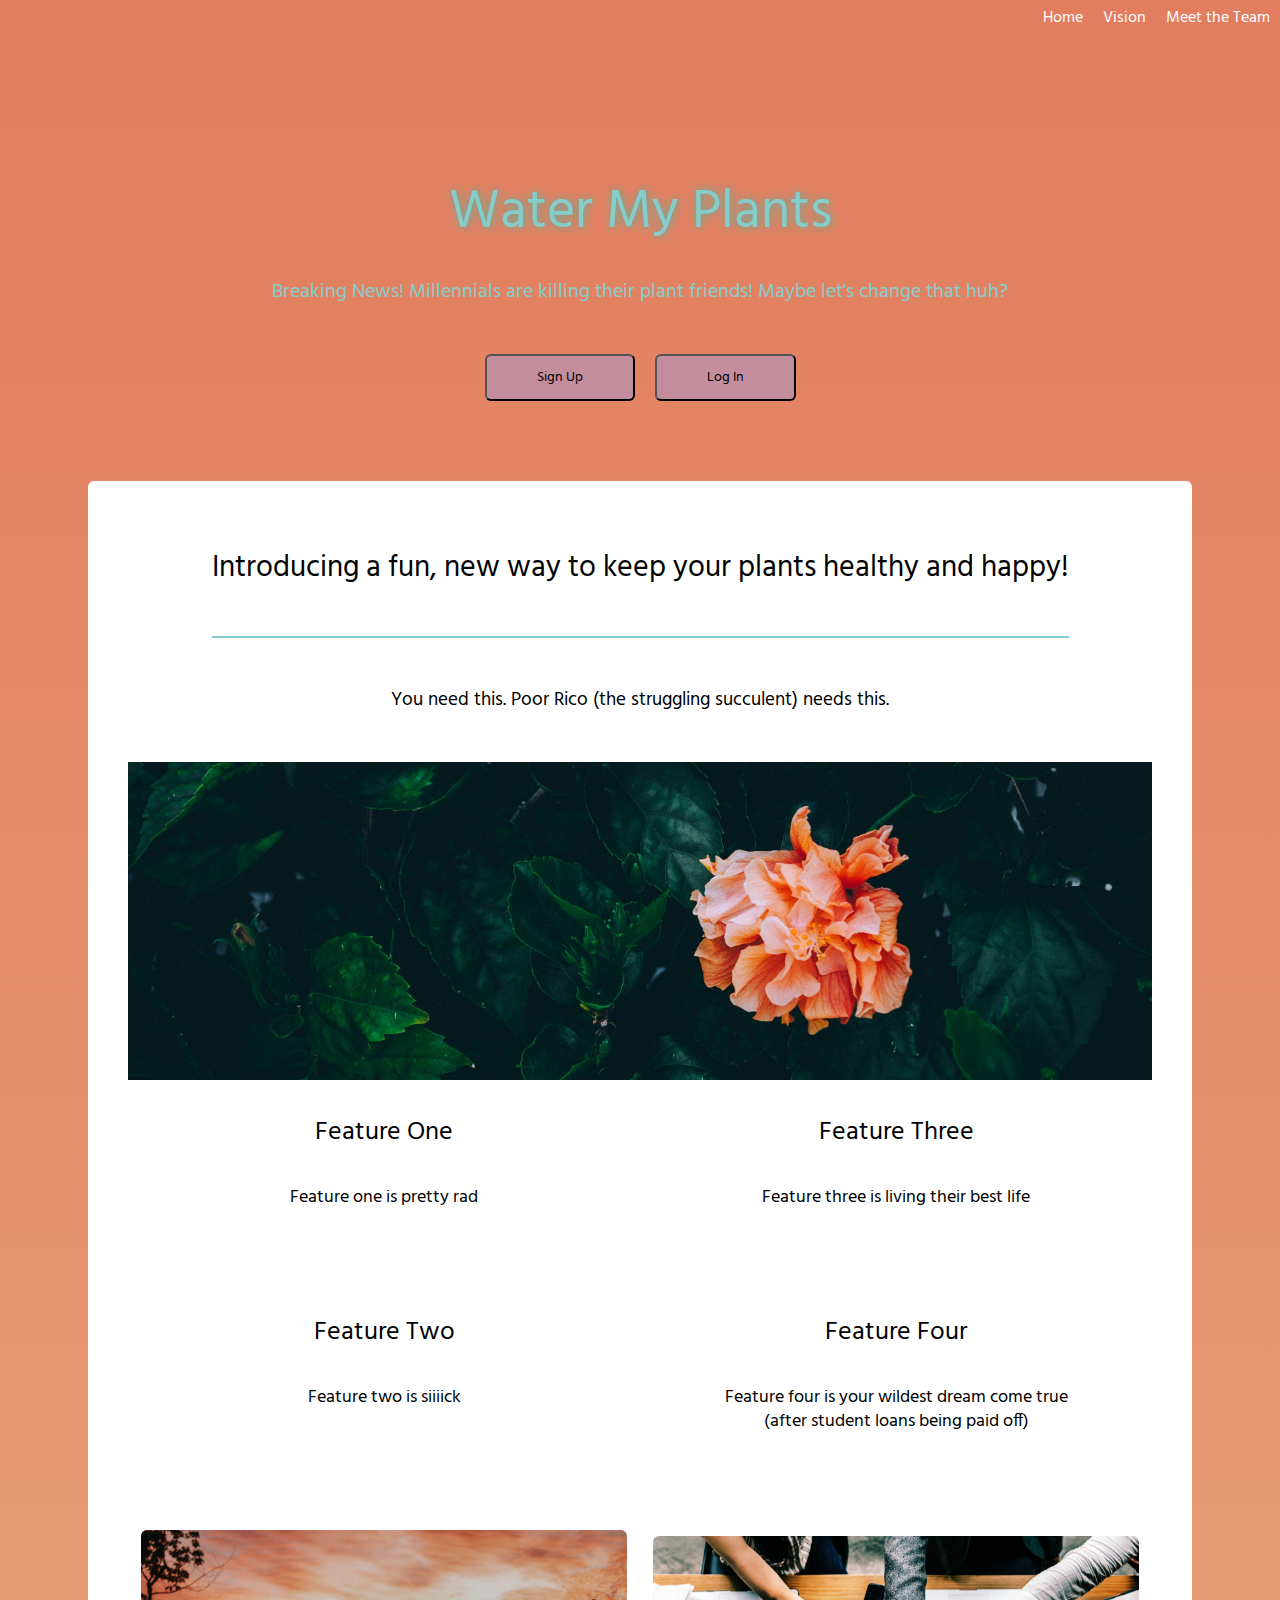
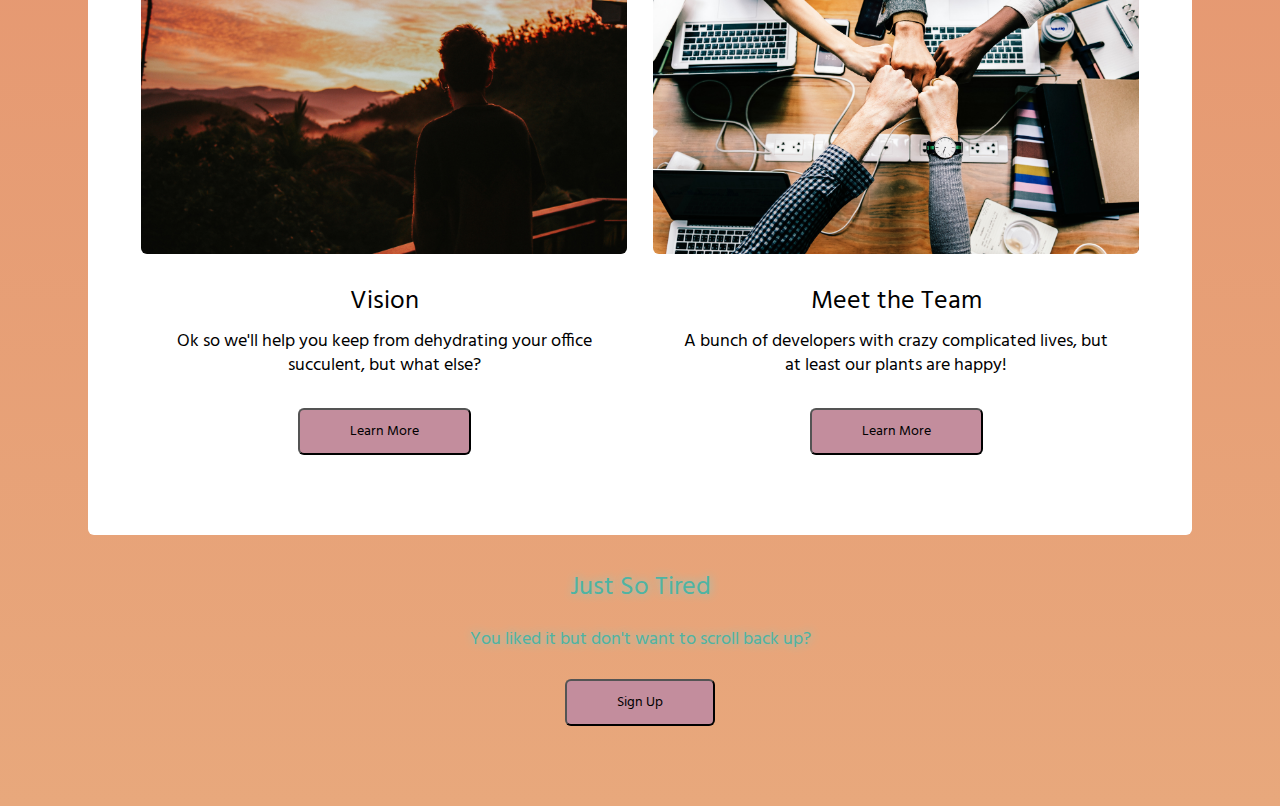
==== index.html @ ad917dd2 "Adding href" ====
<!DOCTYPE html>
<html lang="en">
    <head>
        <meta charset="utf-8">

        <link href="css/index.css" rel="stylesheet">
        <link href="css/animate.css" rel="stylesheet">
        <link href="https://fonts.googleapis.com/css?family=Hind&display=swap" rel="stylesheet">
    </head>

<div class="container">
    <header>
        <nav>
            <a href="index.html">Home</a>
            <a href="#">Vision</a>
            <a href="#">Meet the Team</a>
        </nav>
        <section class="heading">
            <h1 class="animated slideInDown">Water My Plants</h1>
            <h4>Breaking News! Millennials are killing their plant friends! Maybe let's change that huh?</h4>
            <div class="top-btn">    
                <button>Sign Up</button>
                <button>Log In</button>
            </div>
            
        </section>
    </header>

    <body>
        <main class="text-content">
            <section class="intro">
                <h2>Introducing a fun, new way to keep your plants healthy and happy!</h2>
                <p>You need this. Poor Rico (the struggling succulent) needs this.</p>
                <img src="img/greenery-with-bloom.jpg" alt="Generic greenery">
            </section>

            <section class="features">
                <div class="f1">
                    <h3>Feature One</h3>
                    <p>Feature one is pretty rad</p>
                </div>
                <div class="f2">
                    <h3>Feature Two</h3>
                    <p>Feature two is siiiick</p>
                </div>
                <div class="f3">
                    <h3>Feature Three</h3>
                    <p>Feature three is living their best life</p>
                </div>
                <div class="f4">
                    <h3>Feature Four</h3>
                    <p>Feature four is your wildest dream come true <br> (after student loans being paid off)</p>
                </div>
            </section>

            <section class="links">
                <div class="vision">
                    <img src="img/man-observes-nature.jpg" alt="Vision never died in that movie">
                    <h3>Vision</h3>
                    <p>Ok so we'll help you keep from dehydrating your office succulent, but what else?</p>
                    <button>Learn More</button>
                </div>
                <div class="meet-the-team">
                    <img src="img/team-fist-bump.jpg" alt="A bunch of loons">
                    <h3>Meet the Team</h3>
                    <p>A bunch of developers with crazy complicated lives,  but at least our plants are happy!</p>
                    <button>Learn More</button>
                </div>
            </section>
        </main>

        <section class="bottom-block">
            <footer>
                <h3>Just So Tired</h3>
                <p>You liked it but don't want to scroll back up?</p>
                <form action="#" method="POST">
                    <button type="submit">Sign Up</button>
                </form>
            </footer>
        </section>
    </body>
</div>
</html>
---- css/index.css ----
@keyframes grow {
  50% {
    font-size: 1.9rem;
  }
}
/* http://meyerweb.com/eric/tools/css/reset/ 
   v2.0 | 20110126
   License: none (public domain)
*/
html,
body,
div,
span,
applet,
object,
iframe,
h1,
h2,
h3,
h4,
h5,
h6,
p,
blockquote,
pre,
a,
abbr,
acronym,
address,
big,
cite,
code,
del,
dfn,
em,
img,
ins,
kbd,
q,
s,
samp,
small,
strike,
strong,
sub,
sup,
tt,
var,
b,
u,
i,
center,
dl,
dt,
dd,
ol,
ul,
li,
fieldset,
form,
label,
legend,
table,
caption,
tbody,
tfoot,
thead,
tr,
th,
td,
article,
aside,
canvas,
details,
embed,
figure,
figcaption,
footer,
header,
hgroup,
menu,
nav,
output,
ruby,
section,
summary,
time,
mark,
audio,
video {
  margin: 0;
  padding: 0;
  border: 0;
  font-size: 100%;
  font: inherit;
  vertical-align: baseline;
}
/* HTML5 display-role reset for older browsers */
article,
aside,
details,
figcaption,
figure,
footer,
header,
hgroup,
menu,
nav,
section {
  display: block;
}
body {
  line-height: 1;
}
ol,
ul {
  list-style: none;
}
blockquote,
q {
  quotes: none;
}
blockquote:before,
blockquote:after,
q:before,
q:after {
  content: '';
  content: none;
}
table {
  border-collapse: collapse;
  border-spacing: 0;
}
html {
  font-size: 62.5%;
}
.container {
  width: 100%;
  background: linear-gradient(#E27D5F, #E8A87C);
}
.container header nav {
  display: flex;
  justify-content: flex-end;
  align-items: center;
}
.container header nav a {
  color: white;
  text-decoration: none;
  padding: 10px 10px;
  font-size: 1.6rem;
}
.container {
  font-family: 'Hind', sans-serif;
}
.container header .heading {
  display: flex;
  justify-content: center;
  align-items: center;
  flex-direction: column;
}
.container header .heading h1 {
  font-size: 5.4rem;
  margin-top: 150px;
  color: #85CDCA;
  text-shadow: #4EB4A3 1px 0 10px;
  text-align: center;
}
.container header .heading h4 {
  font-size: 2rem;
  margin: 40px 0;
  color: #85CDCA;
  text-align: center;
  line-height: 2.4rem;
}
@media (max-width: 500px) {
  .container header .heading h4 {
    padding: 0 30px;
  }
}
.container header .heading .top-btn {
  display: flex;
  justify-content: center;
  align-items: center;
}
.container header .heading .top-btn button {
  padding: 10px 50px;
  margin: 10px 10px 80px 10px;
  border-radius: 6px;
  background-color: #C38D9D;
  font-size: 1.4rem;
  text-align: center;
  font-family: 'Hind', sans-serif;
}
@media (max-width: 800px) {
  .container header .heading .top-btn button {
    font-size: 1.6rem;
    padding: 15px 55px;
    border-radius: 8px;
  }
}
@media (max-width: 500px) {
  .container header .heading .top-btn button {
    flex-direction: column;
    font-size: 1.8rem;
    padding: 20px 60px;
    border-radius: 10px;
  }
}
.container header .heading .top-btn button:hover {
  animation-name: grow;
  animation-duration: 3s;
}
@media (max-width: 500px) {
  .container header .heading .top-btn button:hover {
    animation-name: none;
    color: #C38D9D;
    background-color: white;
    border: 2px solid #C38D9D;
  }
}
.container main {
  width: 80%;
  background-color: white;
  font-size: 1.8rem;
  margin: 0 auto;
  padding: 0 40px;
  border-radius: 6px;
}
.container main .intro {
  display: flex;
  justify-content: center;
  align-items: center;
  flex-direction: column;
  width: 100%;
  text-align: center;
}
.container main .intro h2 {
  font-size: 3rem;
  margin-top: 70px;
  padding-bottom: 50px;
  border-bottom: 2px solid #85CDCA;
  line-height: 3.5rem;
}
.container main .intro p {
  padding: 40px 0;
  margin: 10px 0;
  font-size: 1.9rem;
  line-height: 2.4rem;
}
.container main .intro img {
  width: 100%;
  height: auto;
}
@media (max-width: 500px) {
  .container main .intro img {
    width: 100%;
  }
}
.container main .features {
  display: flex;
  flex-flow: column wrap;
  height: 450px;
}
@media (max-width: 500px) {
  .container main .features {
    flex-flow: column;
    height: auto;
    align-items: center;
    justify-content: center;
  }
}
.container main .features .f1,
.container main .features .f2,
.container main .features .f3,
.container main .features .f4 {
  width: 50%;
  height: 200px;
  text-align: center;
}
.container main .features .f1 h3,
.container main .features .f2 h3,
.container main .features .f3 h3,
.container main .features .f4 h3 {
  font-size: 2.6rem;
  padding: 40px 0;
}
.container main .features .f1 p,
.container main .features .f2 p,
.container main .features .f3 p,
.container main .features .f4 p {
  font-size: 1.8rem;
  line-height: 2.4rem;
}
.container main .features .f4 {
  margin-bottom: 30px;
}
.container main .links {
  display: flex;
  justify-content: center;
  align-items: flex-end;
  width: 100%;
}
@media (max-width: 500px) {
  .container main .links {
    flex-direction: column;
    align-items: center;
  }
}
.container main .links .vision {
  text-align: center;
  width: 50%;
}
@media (max-width: 500px) {
  .container main .links .vision {
    width: 100%;
  }
}
.container main .links .vision img {
  width: 95%;
  height: auto;
  border-radius: 6px;
  margin-bottom: 30px;
}
.container main .links .vision h3 {
  font-size: 2.6rem;
  margin-bottom: 15px;
}
.container main .links .vision p {
  font-size: 1.8rem;
  margin-bottom: 20px;
  padding: 0 40px;
  line-height: 2.4rem;
}
.container main .links .vision button {
  padding: 10px 50px;
  margin: 10px 10px 80px 10px;
  border-radius: 6px;
  background-color: #C38D9D;
  font-size: 1.4rem;
  text-align: center;
  font-family: 'Hind', sans-serif;
}
@media (max-width: 800px) {
  .container main .links .vision button {
    font-size: 1.6rem;
    padding: 15px 55px;
    border-radius: 8px;
  }
}
@media (max-width: 500px) {
  .container main .links .vision button {
    flex-direction: column;
    font-size: 1.8rem;
    padding: 20px 60px;
    border-radius: 10px;
  }
}
.container main .links .vision button:hover {
  animation-name: grow;
  animation-duration: 3s;
}
@media (max-width: 500px) {
  .container main .links .vision button:hover {
    animation-name: none;
    color: #C38D9D;
    background-color: white;
    border: 2px solid #C38D9D;
  }
}
.container main .links .meet-the-team {
  text-align: center;
  width: 50%;
}
@media (max-width: 500px) {
  .container main .links .meet-the-team {
    width: 100%;
  }
}
.container main .links .meet-the-team img {
  width: 95%;
  height: auto;
  border-radius: 6px;
  margin-bottom: 30px;
}
.container main .links .meet-the-team h3 {
  font-size: 2.6rem;
  margin-bottom: 15px;
}
.container main .links .meet-the-team p {
  font-size: 1.8rem;
  margin-bottom: 20px;
  padding: 0 40px;
  line-height: 2.4rem;
}
.container main .links .meet-the-team button {
  padding: 10px 50px;
  margin: 10px 10px 80px 10px;
  border-radius: 6px;
  background-color: #C38D9D;
  font-size: 1.4rem;
  text-align: center;
  font-family: 'Hind', sans-serif;
}
@media (max-width: 800px) {
  .container main .links .meet-the-team button {
    font-size: 1.6rem;
    padding: 15px 55px;
    border-radius: 8px;
  }
}
@media (max-width: 500px) {
  .container main .links .meet-the-team button {
    flex-direction: column;
    font-size: 1.8rem;
    padding: 20px 60px;
    border-radius: 10px;
  }
}
.container main .links .meet-the-team button:hover {
  animation-name: grow;
  animation-duration: 3s;
}
@media (max-width: 500px) {
  .container main .links .meet-the-team button:hover {
    animation-name: none;
    color: #C38D9D;
    background-color: white;
    border: 2px solid #C38D9D;
  }
}
.container .bottom-block footer {
  display: flex;
  justify-content: center;
  align-items: center;
  flex-direction: column;
}
.container .bottom-block footer h3 {
  font-size: 2.6rem;
  margin-top: 40px;
  margin-bottom: 30px;
  color: #4EB4A3;
  text-shadow: #85CDCA 1px 0 10px;
}
.container .bottom-block footer p {
  font-size: 1.8rem;
  margin-bottom: 20px;
  color: #4EB4A3;
  text-shadow: #85CDCA 1px 0 10px;
}
.container .bottom-block footer form button {
  padding: 10px 50px;
  margin: 10px 10px 80px 10px;
  border-radius: 6px;
  background-color: #C38D9D;
  font-size: 1.4rem;
  text-align: center;
  font-family: 'Hind', sans-serif;
}
@media (max-width: 800px) {
  .container .bottom-block footer form button {
    font-size: 1.6rem;
    padding: 15px 55px;
    border-radius: 8px;
  }
}
@media (max-width: 500px) {
  .container .bottom-block footer form button {
    flex-direction: column;
    font-size: 1.8rem;
    padding: 20px 60px;
    border-radius: 10px;
  }
}
.container .bottom-block footer form button:hover {
  animation-name: grow;
  animation-duration: 3s;
}
@media (max-width: 500px) {
  .container .bottom-block footer form button:hover {
    animation-name: none;
    color: #C38D9D;
    background-color: white;
    border: 2px solid #C38D9D;
  }
}
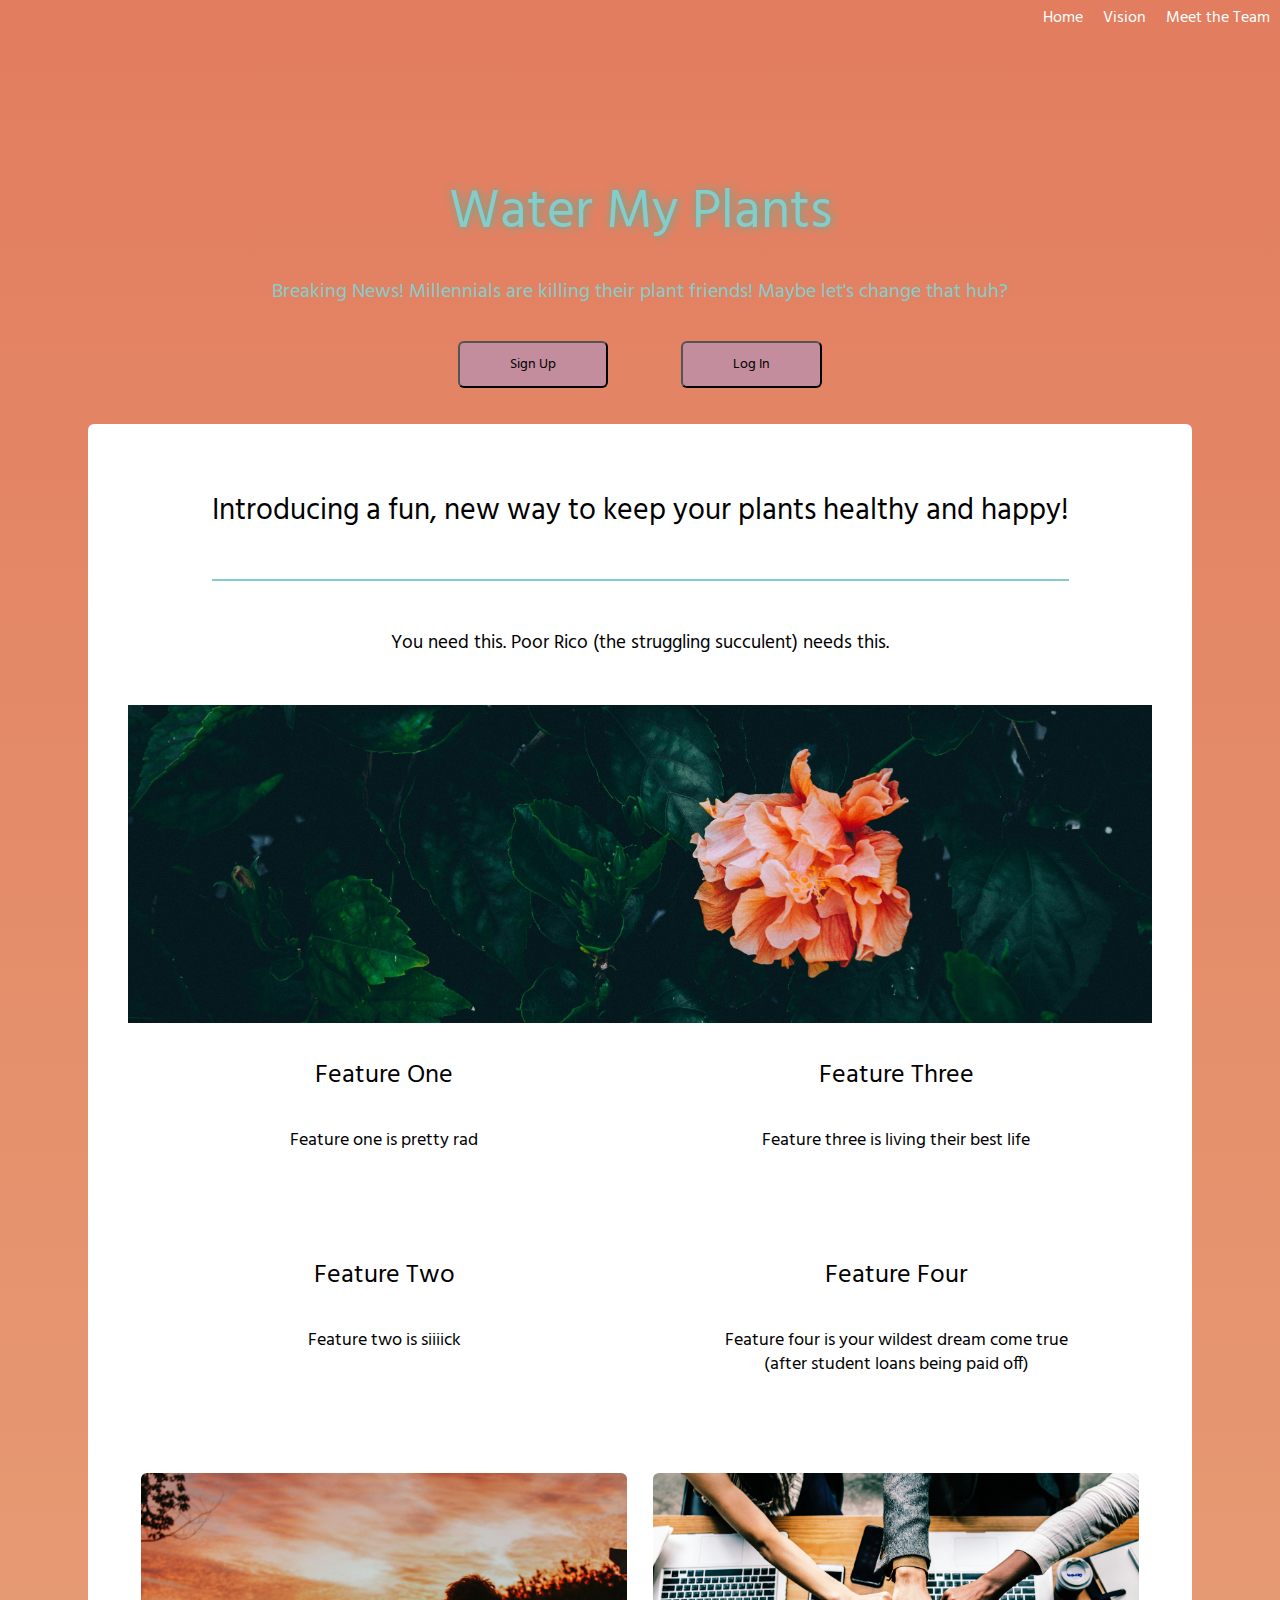
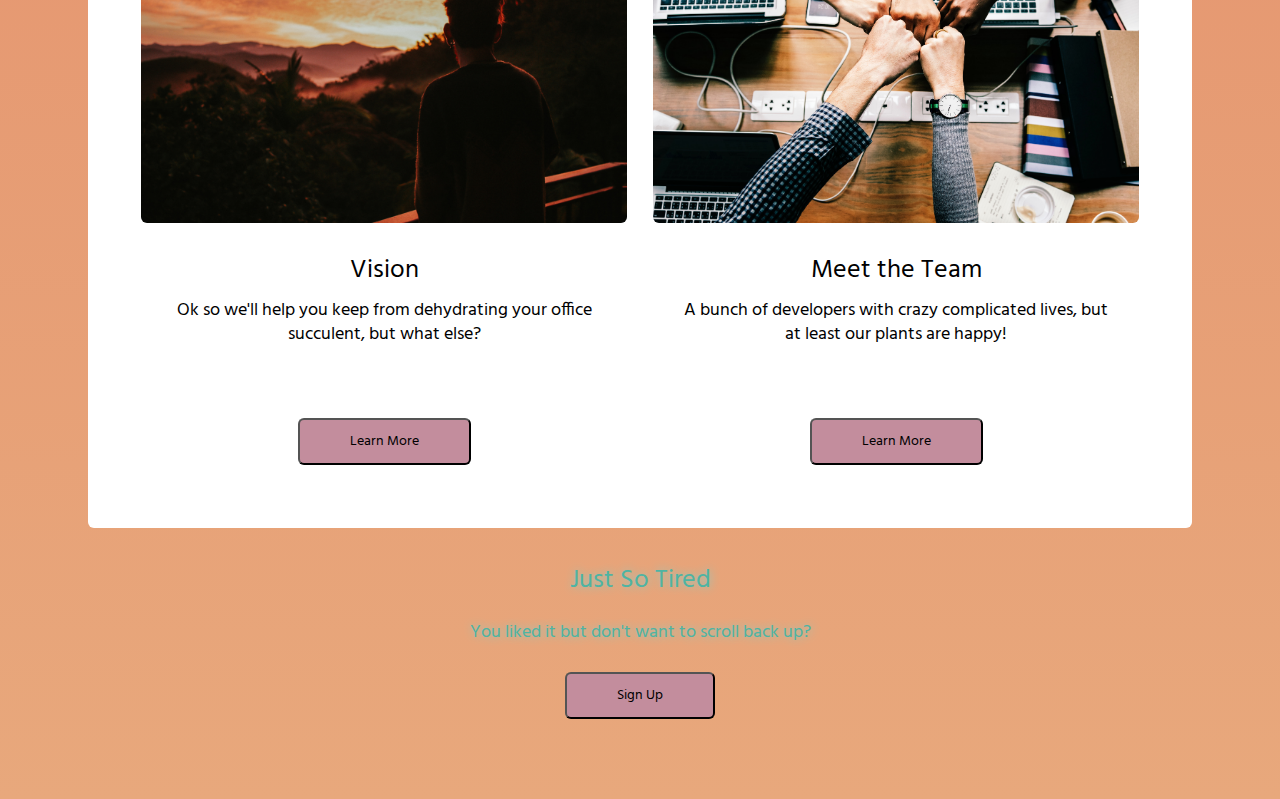
==== commit f06ed59b: "Added DOM event" ====
--- a/index.html
+++ b/index.html
@@ -3,13 +3,16 @@
     <head>
         <meta charset="utf-8">
 
-        <link href="css/index.css" rel="stylesheet">
-        <link href="css/animate.css" rel="stylesheet">
-        <link href="https://fonts.googleapis.com/css?family=Hind&display=swap" rel="stylesheet">
+        <link href="css/index.css" rel="stylesheet"></link>
+        <link href="css/animate.css" rel="stylesheet"></link>
+        <link href="https://fonts.googleapis.com/css?family=Hind&display=swap" rel="stylesheet"></link>
     </head>
 
 <div class="container">
     <header>
+        <div class="mobile-nav">
+            <div class="dropbtn">Menu</div>
+        </div>
         <nav>
             <a href="index.html">Home</a>
             <a href="#">Vision</a>
@@ -54,17 +57,25 @@
             </section>
 
             <section class="links">
-                <div class="vision">
+                <div class="info-box">
                     <img src="img/man-observes-nature.jpg" alt="Vision never died in that movie">
-                    <h3>Vision</h3>
-                    <p>Ok so we'll help you keep from dehydrating your office succulent, but what else?</p>
-                    <button>Learn More</button>
+                    <div>
+                        <h3>Vision</h3>
+                        <p>Ok so we'll help you keep from dehydrating your office succulent, but what else?</p>
+                    </div>
+                    <div class="btn-wrapper">
+                        <button>Learn More</button>
+                    </div>
                 </div>
-                <div class="meet-the-team">
+                <div class="info-box">
                     <img src="img/team-fist-bump.jpg" alt="A bunch of loons">
-                    <h3>Meet the Team</h3>
-                    <p>A bunch of developers with crazy complicated lives,  but at least our plants are happy!</p>
-                    <button>Learn More</button>
+                    <div>    
+                        <h3>Meet the Team</h3>
+                        <p>A bunch of developers with crazy complicated lives,  but at least our plants are happy!</p>
+                    </div>
+                    <div class="btn-wrapper">
+                        <button>Learn More</button>
+                    </div>
                 </div>
             </section>
         </main>
@@ -73,11 +84,10 @@
             <footer>
                 <h3>Just So Tired</h3>
                 <p>You liked it but don't want to scroll back up?</p>
-                <form action="#" method="POST">
-                    <button type="submit">Sign Up</button>
-                </form>
+                <button href="#">Sign Up</button>
             </footer>
         </section>
+    <script src="js/index.js" type="text/javascript"></script>
     </body>
 </div>
 </html>--- a/css/index.css
+++ b/css/index.css
@@ -138,10 +138,52 @@
   width: 100%;
   background: linear-gradient(#E27D5F, #E8A87C);
 }
+.container header .mobile-nav {
+  display: none;
+}
+@media (max-width: 500px) {
+  .container header .mobile-nav {
+    display: block;
+    width: 100%;
+    background-color: white;
+    height: 50px;
+    position: fixed;
+  }
+}
+.container header .mobile-nav .dropbtn {
+  display: none;
+}
+@media (max-width: 500px) {
+  .container header .mobile-nav .dropbtn {
+    display: flex;
+    justify-content: center;
+    align-items: center;
+    background-color: #85CDCA;
+    border-radius: 100%;
+    height: 35px;
+    width: 35px;
+    color: white;
+    margin: 5px;
+  }
+  .container header .mobile-nav .dropbtn:hover {
+    cursor: pointer;
+  }
+}
 .container header nav {
   display: flex;
   justify-content: flex-end;
   align-items: center;
+}
+@media (max-width: 500px) {
+  .container header nav {
+    justify-content: space-around;
+    display: none;
+    position: absolute;
+    background-color: #4EB4A3;
+    min-width: 160px;
+    box-shadow: 0px 8px 16px 0px rgba(0, 0, 0, 0.2);
+    z-index: 1;
+  }
 }
 .container header nav a {
   color: white;
@@ -149,6 +191,11 @@
   padding: 10px 10px;
   font-size: 1.6rem;
 }
+@media (max-width: 500px) {
+  .container header nav a {
+    font-size: 2rem;
+  }
+}
 .container {
   font-family: 'Hind', sans-serif;
 }
@@ -167,7 +214,7 @@
 }
 .container header .heading h4 {
   font-size: 2rem;
-  margin: 40px 0;
+  margin-top: 40px;
   color: #85CDCA;
   text-align: center;
   line-height: 2.4rem;
@@ -179,8 +226,17 @@
 }
 .container header .heading .top-btn {
   display: flex;
-  justify-content: center;
+  justify-content: space-evenly;
   align-items: center;
+  height: 120px;
+  width: 40%;
+}
+@media (max-width: 500px) {
+  .container header .heading .top-btn {
+    flex-direction: column;
+    height: 240px;
+    width: 90%;
+  }
 }
 .container header .heading .top-btn button {
   padding: 10px 50px;
@@ -190,6 +246,7 @@
   font-size: 1.4rem;
   text-align: center;
   font-family: 'Hind', sans-serif;
+  margin: 0;
 }
 @media (max-width: 800px) {
   .container header .heading .top-btn button {
@@ -200,10 +257,10 @@
 }
 @media (max-width: 500px) {
   .container header .heading .top-btn button {
-    flex-direction: column;
     font-size: 1.8rem;
     padding: 20px 60px;
     border-radius: 10px;
+    width: 100%;
   }
 }
 .container header .heading .top-btn button:hover {
@@ -297,7 +354,7 @@
 .container main .links {
   display: flex;
   justify-content: center;
-  align-items: flex-end;
+  align-items: flex-start;
   width: 100%;
 }
 @media (max-width: 500px) {
@@ -306,32 +363,39 @@
     align-items: center;
   }
 }
-.container main .links .vision {
+.container main .links .info-box {
   text-align: center;
   width: 50%;
 }
 @media (max-width: 500px) {
-  .container main .links .vision {
-    width: 100%;
-  }
-}
-.container main .links .vision img {
+  .container main .links .info-box {
+    width: 100%;
+  }
+}
+.container main .links .info-box img {
   width: 95%;
-  height: auto;
+  height: 350px;
   border-radius: 6px;
   margin-bottom: 30px;
-}
-.container main .links .vision h3 {
+  object-fit: cover;
+}
+.container main .links .info-box div {
+  height: 150px;
+}
+.container main .links .info-box div h3 {
   font-size: 2.6rem;
   margin-bottom: 15px;
 }
-.container main .links .vision p {
+.container main .links .info-box div p {
   font-size: 1.8rem;
   margin-bottom: 20px;
   padding: 0 40px;
   line-height: 2.4rem;
 }
-.container main .links .vision button {
+.container main .links .info-box .btn-wrapper {
+  height: 120px;
+}
+.container main .links .info-box .btn-wrapper button {
   padding: 10px 50px;
   margin: 10px 10px 80px 10px;
   border-radius: 6px;
@@ -341,87 +405,26 @@
   font-family: 'Hind', sans-serif;
 }
 @media (max-width: 800px) {
-  .container main .links .vision button {
+  .container main .links .info-box .btn-wrapper button {
     font-size: 1.6rem;
     padding: 15px 55px;
     border-radius: 8px;
   }
 }
 @media (max-width: 500px) {
-  .container main .links .vision button {
-    flex-direction: column;
+  .container main .links .info-box .btn-wrapper button {
     font-size: 1.8rem;
     padding: 20px 60px;
     border-radius: 10px;
-  }
-}
-.container main .links .vision button:hover {
+    width: 100%;
+  }
+}
+.container main .links .info-box .btn-wrapper button:hover {
   animation-name: grow;
   animation-duration: 3s;
 }
 @media (max-width: 500px) {
-  .container main .links .vision button:hover {
-    animation-name: none;
-    color: #C38D9D;
-    background-color: white;
-    border: 2px solid #C38D9D;
-  }
-}
-.container main .links .meet-the-team {
-  text-align: center;
-  width: 50%;
-}
-@media (max-width: 500px) {
-  .container main .links .meet-the-team {
-    width: 100%;
-  }
-}
-.container main .links .meet-the-team img {
-  width: 95%;
-  height: auto;
-  border-radius: 6px;
-  margin-bottom: 30px;
-}
-.container main .links .meet-the-team h3 {
-  font-size: 2.6rem;
-  margin-bottom: 15px;
-}
-.container main .links .meet-the-team p {
-  font-size: 1.8rem;
-  margin-bottom: 20px;
-  padding: 0 40px;
-  line-height: 2.4rem;
-}
-.container main .links .meet-the-team button {
-  padding: 10px 50px;
-  margin: 10px 10px 80px 10px;
-  border-radius: 6px;
-  background-color: #C38D9D;
-  font-size: 1.4rem;
-  text-align: center;
-  font-family: 'Hind', sans-serif;
-}
-@media (max-width: 800px) {
-  .container main .links .meet-the-team button {
-    font-size: 1.6rem;
-    padding: 15px 55px;
-    border-radius: 8px;
-  }
-}
-@media (max-width: 500px) {
-  .container main .links .meet-the-team button {
-    flex-direction: column;
-    font-size: 1.8rem;
-    padding: 20px 60px;
-    border-radius: 10px;
-  }
-}
-.container main .links .meet-the-team button:hover {
-  animation-name: grow;
-  animation-duration: 3s;
-}
-@media (max-width: 500px) {
-  .container main .links .meet-the-team button:hover {
+  .container main .links .info-box .btn-wrapper button:hover {
     animation-name: none;
     color: #C38D9D;
     background-color: white;
@@ -447,7 +450,7 @@
   color: #4EB4A3;
   text-shadow: #85CDCA 1px 0 10px;
 }
-.container .bottom-block footer form button {
+.container .bottom-block footer button {
   padding: 10px 50px;
   margin: 10px 10px 80px 10px;
   border-radius: 6px;
@@ -457,29 +460,34 @@
   font-family: 'Hind', sans-serif;
 }
 @media (max-width: 800px) {
-  .container .bottom-block footer form button {
+  .container .bottom-block footer button {
     font-size: 1.6rem;
     padding: 15px 55px;
     border-radius: 8px;
   }
 }
 @media (max-width: 500px) {
-  .container .bottom-block footer form button {
-    flex-direction: column;
+  .container .bottom-block footer button {
     font-size: 1.8rem;
     padding: 20px 60px;
     border-radius: 10px;
-  }
-}
-.container .bottom-block footer form button:hover {
+    width: 100%;
+  }
+}
+.container .bottom-block footer button:hover {
   animation-name: grow;
   animation-duration: 3s;
 }
 @media (max-width: 500px) {
-  .container .bottom-block footer form button:hover {
+  .container .bottom-block footer button:hover {
     animation-name: none;
     color: #C38D9D;
     background-color: white;
     border: 2px solid #C38D9D;
   }
 }
+@media (max-width: 500px) {
+  .container .bottom-block footer button {
+    width: 80%;
+  }
+}
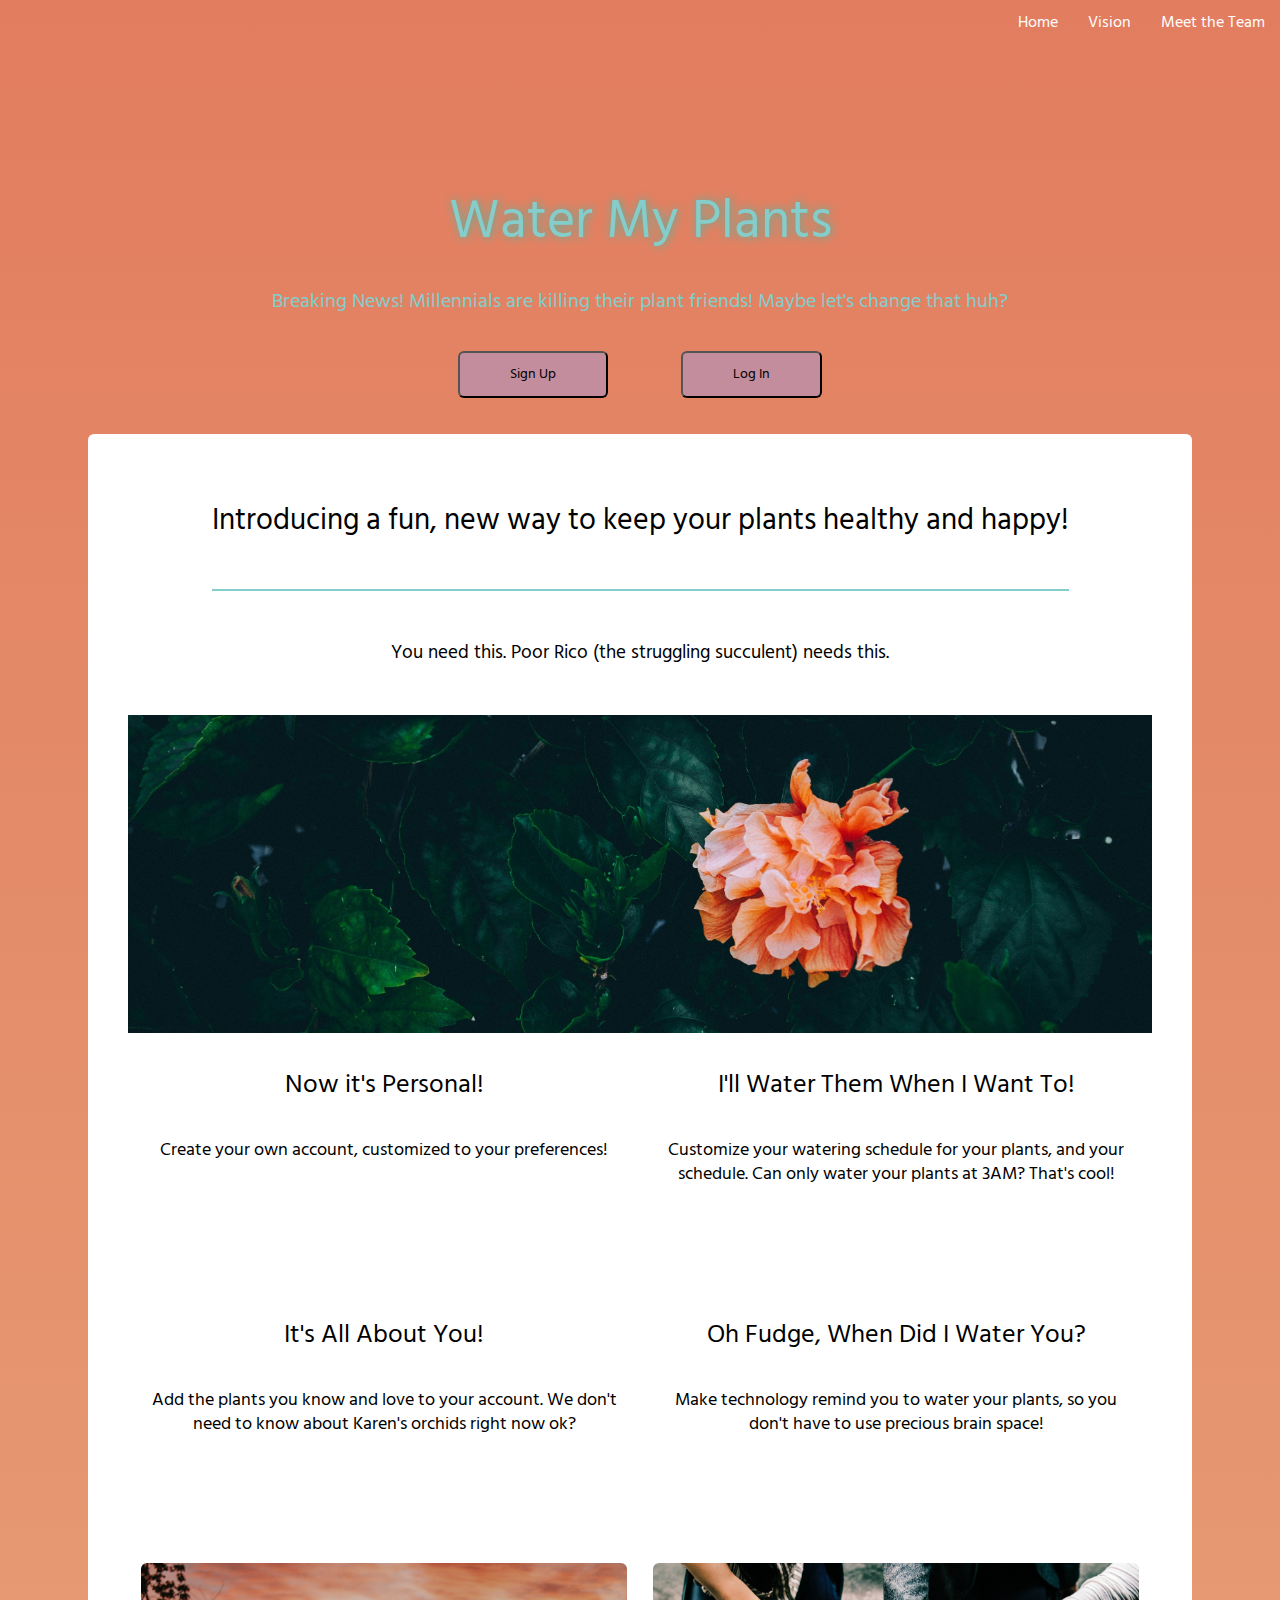
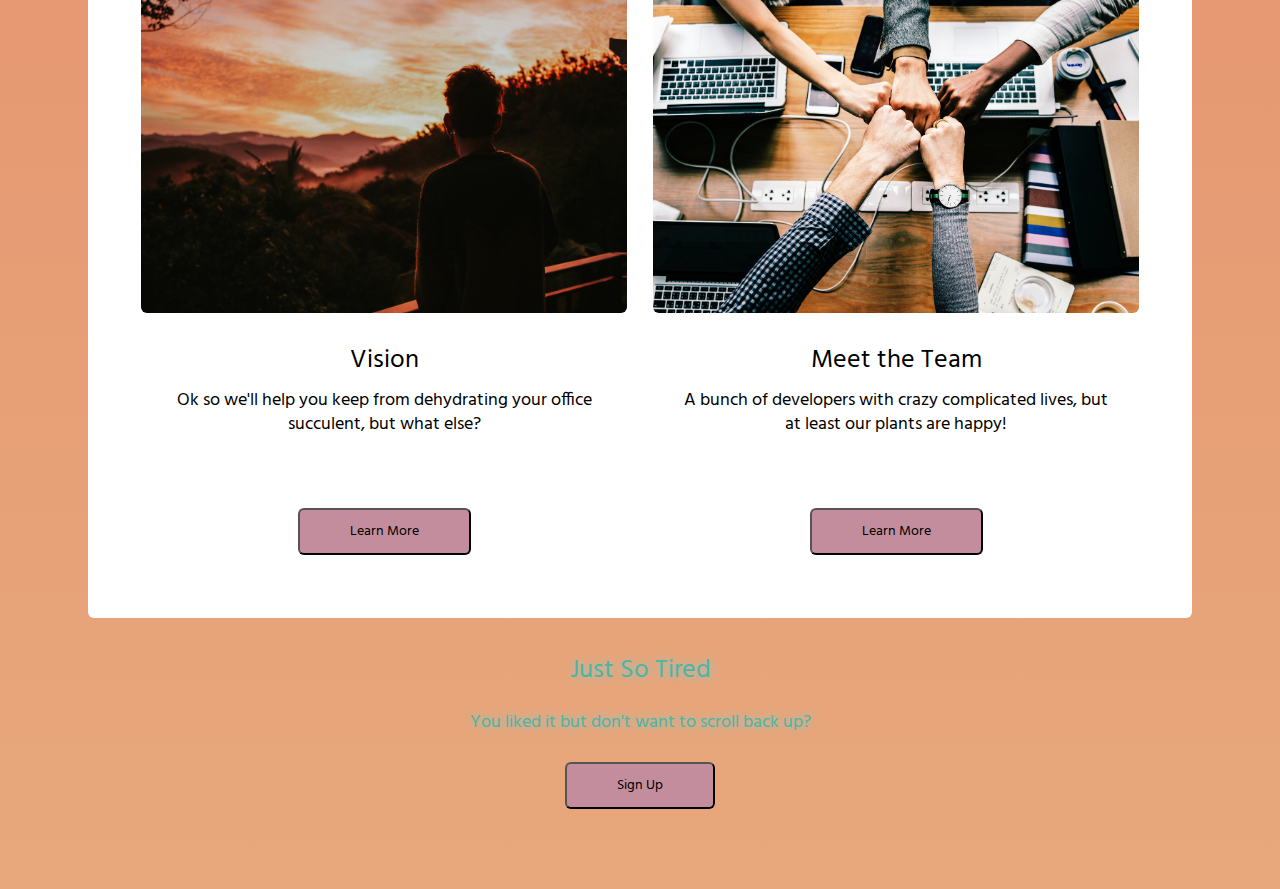
==== commit 05cd57d6: "Editing text and spacing in features" ====
--- a/index.html
+++ b/index.html
@@ -39,20 +39,20 @@
 
             <section class="features">
                 <div class="f1">
-                    <h3>Feature One</h3>
-                    <p>Feature one is pretty rad</p>
+                    <h3>Now it's Personal!</h3>
+                    <p>Create your own account, customized to your preferences!</p>
                 </div>
                 <div class="f2">
-                    <h3>Feature Two</h3>
-                    <p>Feature two is siiiick</p>
+                    <h3>It's All About You!</h3>
+                    <p>Add the plants you know and love to your account. We don't need to know about Karen's orchids right now ok?</p>
                 </div>
                 <div class="f3">
-                    <h3>Feature Three</h3>
-                    <p>Feature three is living their best life</p>
+                    <h3>I'll Water Them When I Want To!</h3>
+                    <p>Customize your watering schedule for your plants, and your schedule. Can only water your plants at 3AM? That's cool!</p>
                 </div>
                 <div class="f4">
-                    <h3>Feature Four</h3>
-                    <p>Feature four is your wildest dream come true <br> (after student loans being paid off)</p>
+                    <h3>Oh Fudge, When Did I Water You?</h3>
+                    <p>Make technology remind you to water your plants, so you don't have to use precious brain space!</p>
                 </div>
             </section>
 
--- a/css/index.css
+++ b/css/index.css
@@ -143,11 +143,11 @@
 }
 @media (max-width: 500px) {
   .container header .mobile-nav {
-    display: block;
+    display: inline-block;
     width: 100%;
     background-color: white;
     height: 50px;
-    position: fixed;
+    position: relative;
   }
 }
 .container header .mobile-nav .dropbtn {
@@ -176,11 +176,13 @@
 }
 @media (max-width: 500px) {
   .container header nav {
-    justify-content: space-around;
+    justify-content: center;
     display: none;
-    position: absolute;
+    flex-direction: column;
+    position: relative;
     background-color: #4EB4A3;
     min-width: 160px;
+    max-width: 250px;
     box-shadow: 0px 8px 16px 0px rgba(0, 0, 0, 0.2);
     z-index: 1;
   }
@@ -188,12 +190,18 @@
 .container header nav a {
   color: white;
   text-decoration: none;
-  padding: 10px 10px;
+  padding: 15px;
   font-size: 1.6rem;
 }
 @media (max-width: 500px) {
   .container header nav a {
     font-size: 2rem;
+    width: 80%;
+    text-align: center;
+  }
+  .container header nav a:hover {
+    color: #4EB4A3;
+    background-color: white;
   }
 }
 .container {
@@ -316,7 +324,7 @@
 .container main .features {
   display: flex;
   flex-flow: column wrap;
-  height: 450px;
+  height: 530px;
 }
 @media (max-width: 500px) {
   .container main .features {
@@ -331,7 +339,7 @@
 .container main .features .f3,
 .container main .features .f4 {
   width: 50%;
-  height: 200px;
+  height: 250px;
   text-align: center;
 }
 .container main .features .f1 h3,
@@ -347,6 +355,15 @@
 .container main .features .f4 p {
   font-size: 1.8rem;
   line-height: 2.4rem;
+  margin: 0 20px;
+}
+@media (max-width: 500px) {
+  .container main .features .f1 p,
+  .container main .features .f2 p,
+  .container main .features .f3 p,
+  .container main .features .f4 p {
+    margin: 0;
+  }
 }
 .container main .features .f4 {
   margin-bottom: 30px;
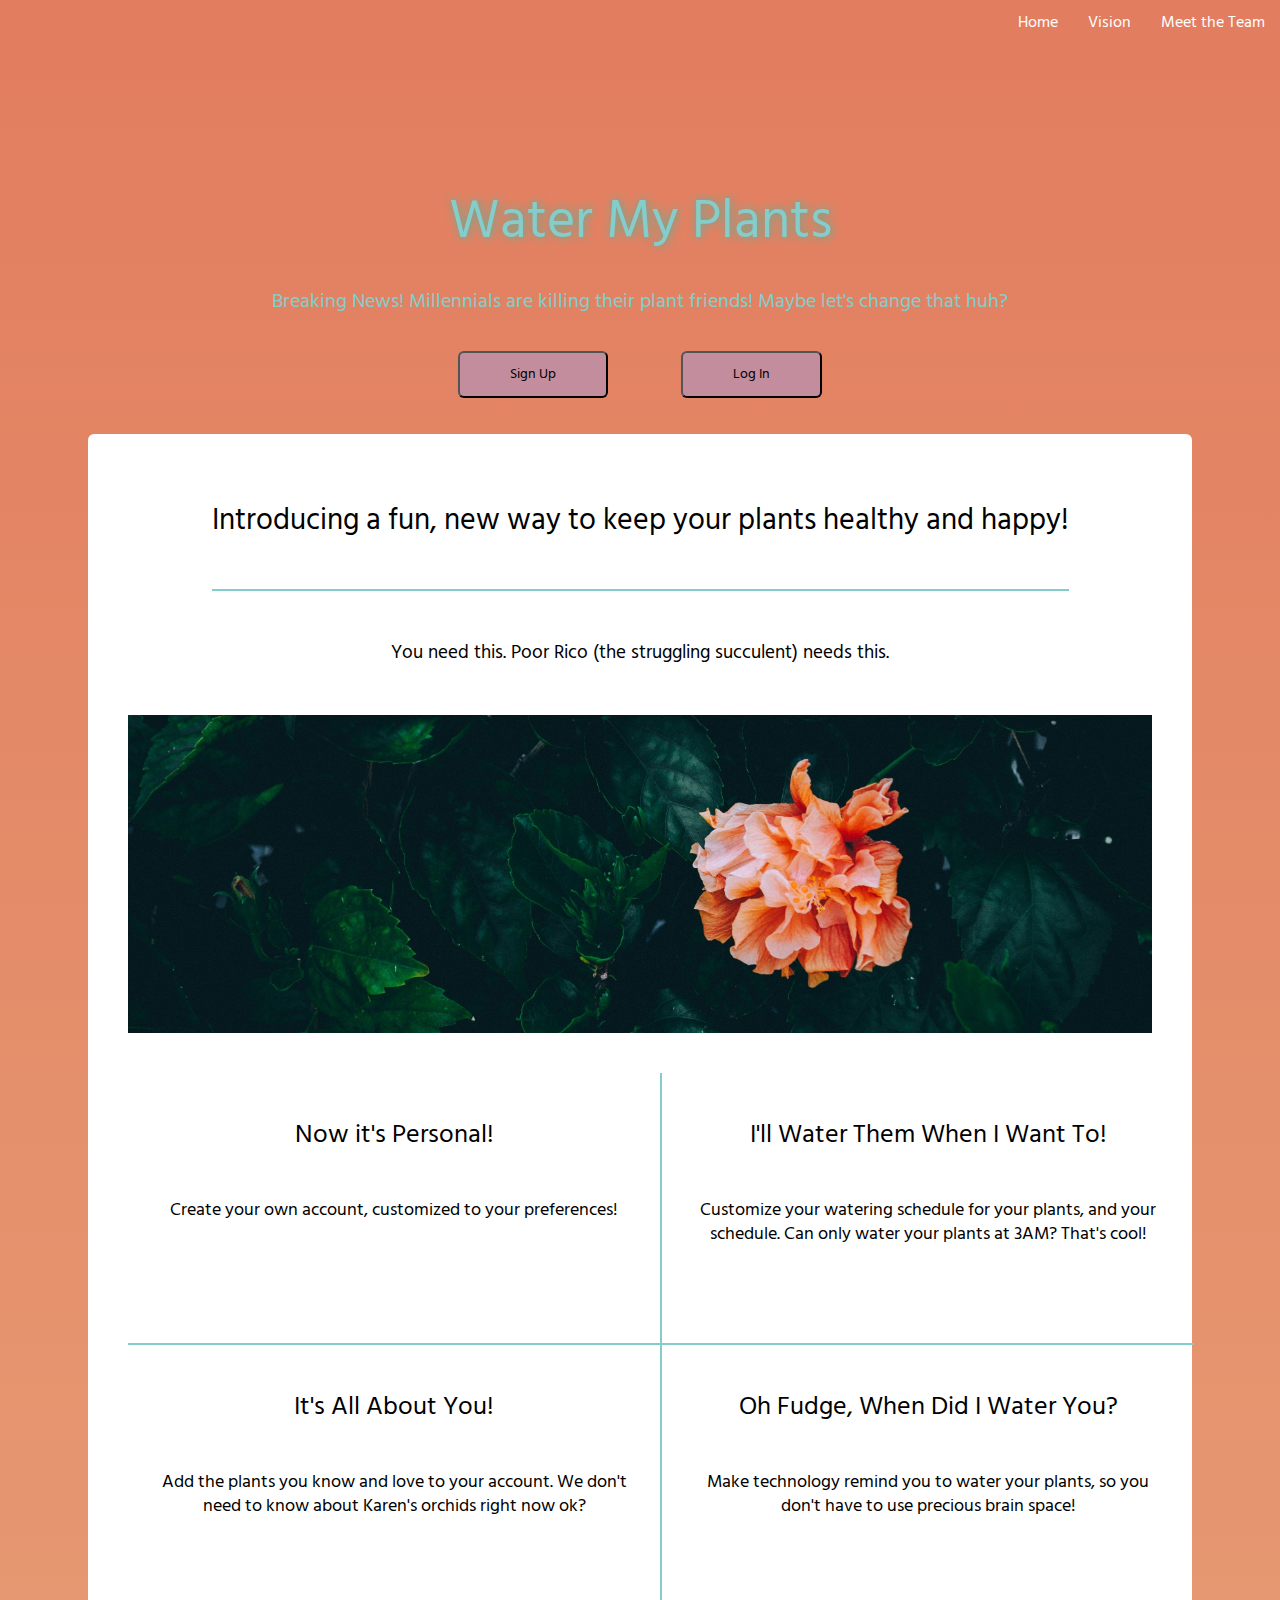
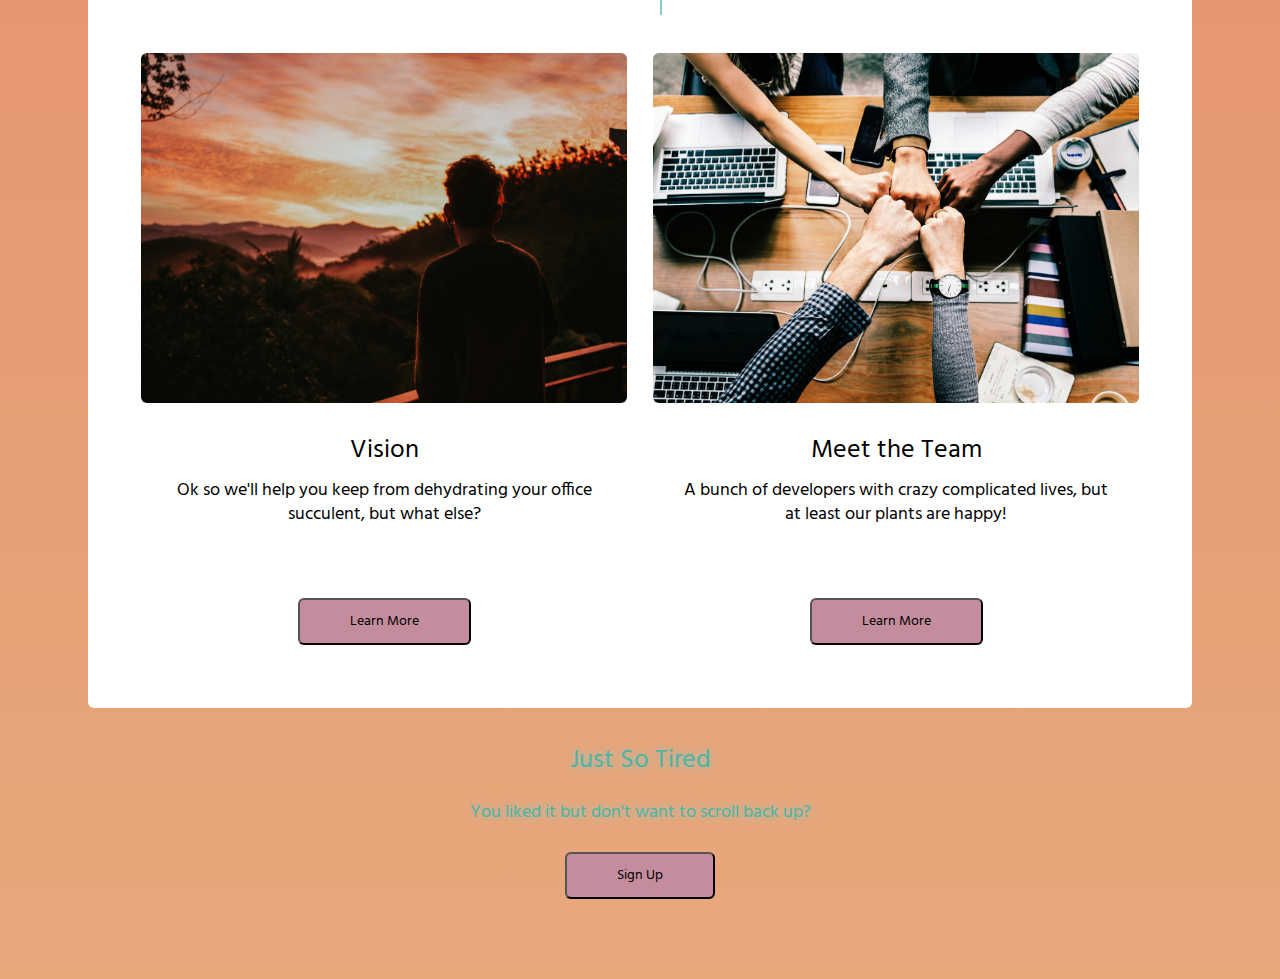
==== commit f5e0b62e: "Adding links and messing with borders" ====
--- a/index.html
+++ b/index.html
@@ -16,7 +16,7 @@
         <nav>
             <a href="index.html">Home</a>
             <a href="#">Vision</a>
-            <a href="#">Meet the Team</a>
+            <a href="about.html">Meet the Team</a>
         </nav>
         <section class="heading">
             <h1 class="animated slideInDown">Water My Plants</h1>
@@ -34,7 +34,7 @@
             <section class="intro">
                 <h2>Introducing a fun, new way to keep your plants healthy and happy!</h2>
                 <p>You need this. Poor Rico (the struggling succulent) needs this.</p>
-                <img src="img/greenery-with-bloom.jpg" alt="Generic greenery">
+                <img src="img/greenery-with-bloom.jpg" alt="Green leaves with one bloom">
             </section>
 
             <section class="features">
@@ -58,7 +58,7 @@
 
             <section class="links">
                 <div class="info-box">
-                    <img src="img/man-observes-nature.jpg" alt="Vision never died in that movie">
+                    <img src="img/man-observes-nature.jpg" alt="Man looking into the distance">
                     <div>
                         <h3>Vision</h3>
                         <p>Ok so we'll help you keep from dehydrating your office succulent, but what else?</p>
@@ -68,13 +68,13 @@
                     </div>
                 </div>
                 <div class="info-box">
-                    <img src="img/team-fist-bump.jpg" alt="A bunch of loons">
+                    <img src="img/team-fist-bump.jpg" alt="Software developers share fistbump">
                     <div>    
                         <h3>Meet the Team</h3>
                         <p>A bunch of developers with crazy complicated lives,  but at least our plants are happy!</p>
                     </div>
                     <div class="btn-wrapper">
-                        <button>Learn More</button>
+                        <button onclick="window.location.href = 'about.html'">Learn More</button>
                     </div>
                 </div>
             </section>
--- a/css/index.css
+++ b/css/index.css
@@ -324,7 +324,9 @@
 .container main .features {
   display: flex;
   flex-flow: column wrap;
-  height: 530px;
+  height: 580px;
+  margin: 40px auto 0 auto;
+  align-items: center;
 }
 @media (max-width: 500px) {
   .container main .features {
@@ -341,13 +343,22 @@
   width: 50%;
   height: 250px;
   text-align: center;
+  padding: 10px;
 }
 .container main .features .f1 h3,
 .container main .features .f2 h3,
 .container main .features .f3 h3,
 .container main .features .f4 h3 {
   font-size: 2.6rem;
-  padding: 40px 0;
+  padding-top: 40px;
+}
+@media (max-width: 500px) {
+  .container main .features .f1 h3,
+  .container main .features .f2 h3,
+  .container main .features .f3 h3,
+  .container main .features .f4 h3 {
+    padding-bottom: 20px;
+  }
 }
 .container main .features .f1 p,
 .container main .features .f2 p,
@@ -355,7 +366,7 @@
 .container main .features .f4 p {
   font-size: 1.8rem;
   line-height: 2.4rem;
-  margin: 0 20px;
+  padding: 50px 20px;
 }
 @media (max-width: 500px) {
   .container main .features .f1 p,
@@ -363,7 +374,16 @@
   .container main .features .f3 p,
   .container main .features .f4 p {
     margin: 0;
-  }
+    padding: 0;
+  }
+}
+.container main .features .f1,
+.container main .features .f2 {
+  border-right: 2px solid #85CDCA;
+}
+.container main .features .f1,
+.container main .features .f3 {
+  border-bottom: 2px solid #85CDCA;
 }
 .container main .features .f4 {
   margin-bottom: 30px;
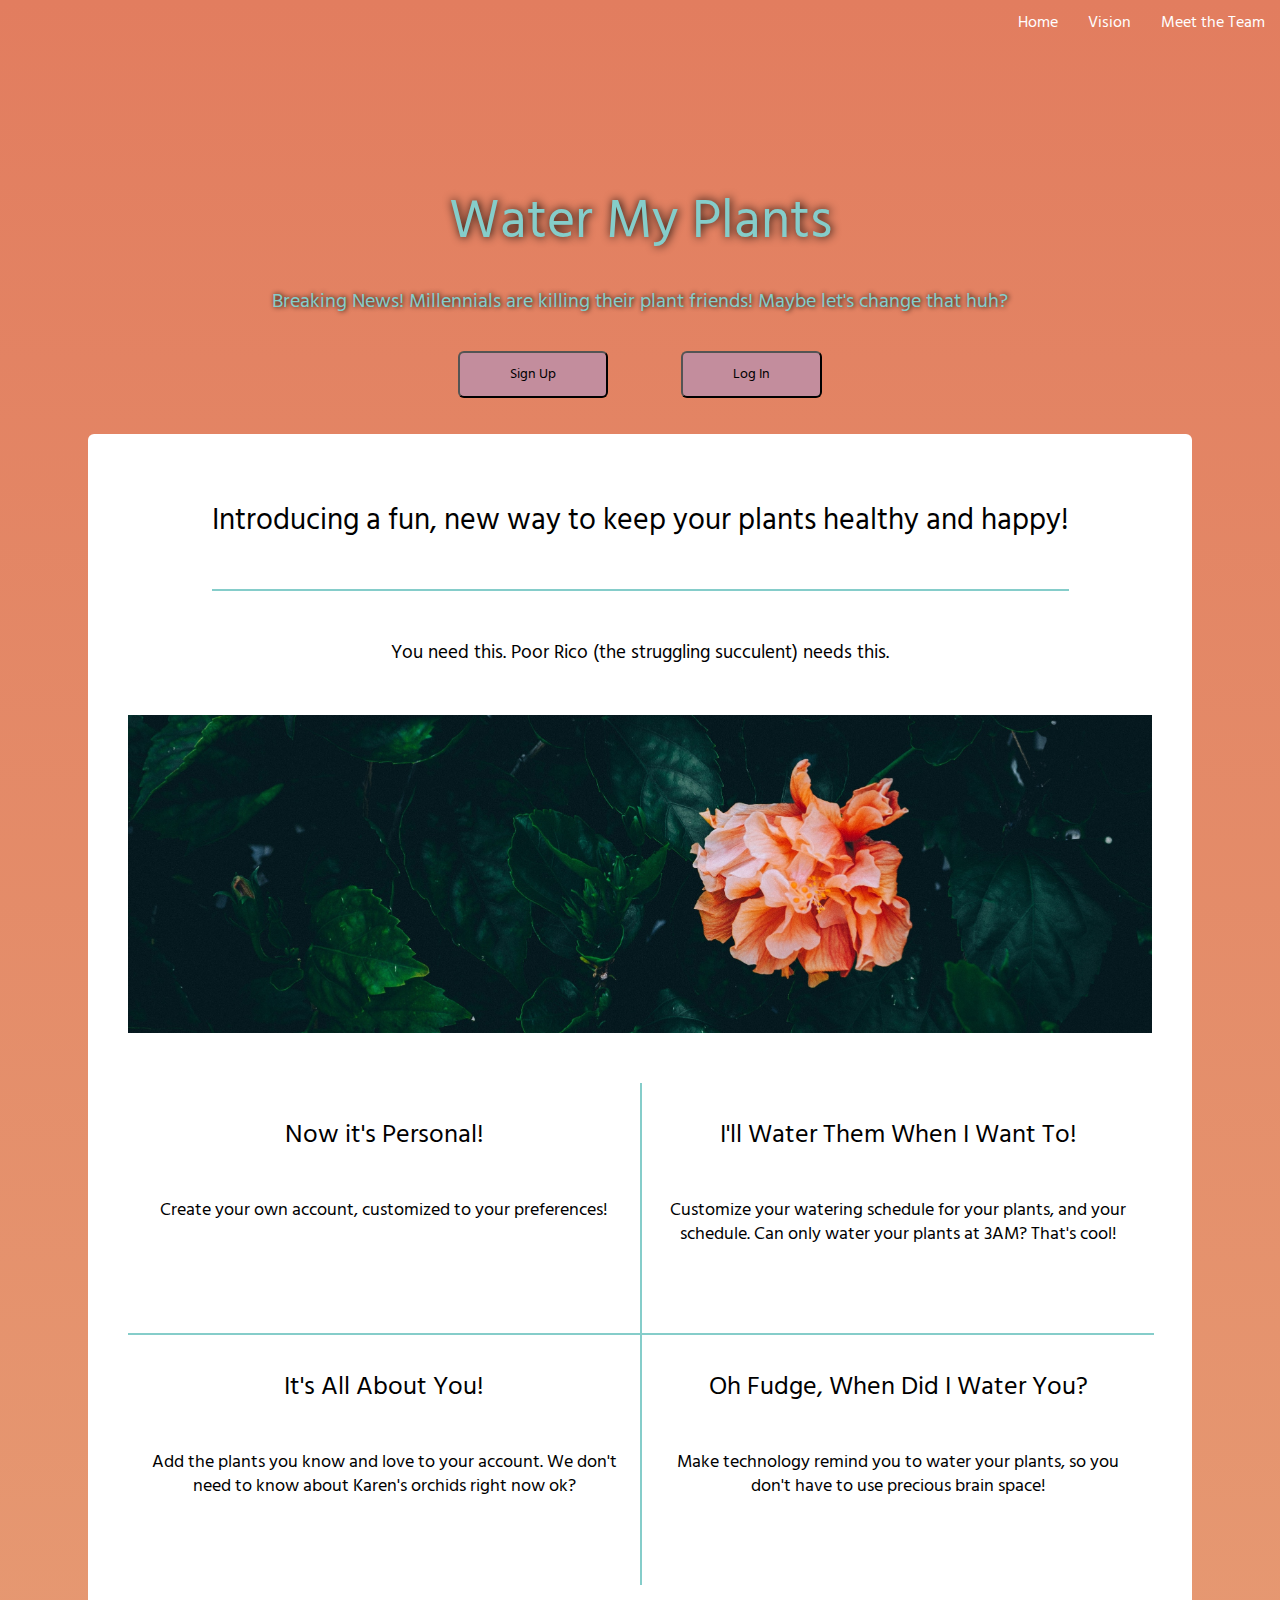
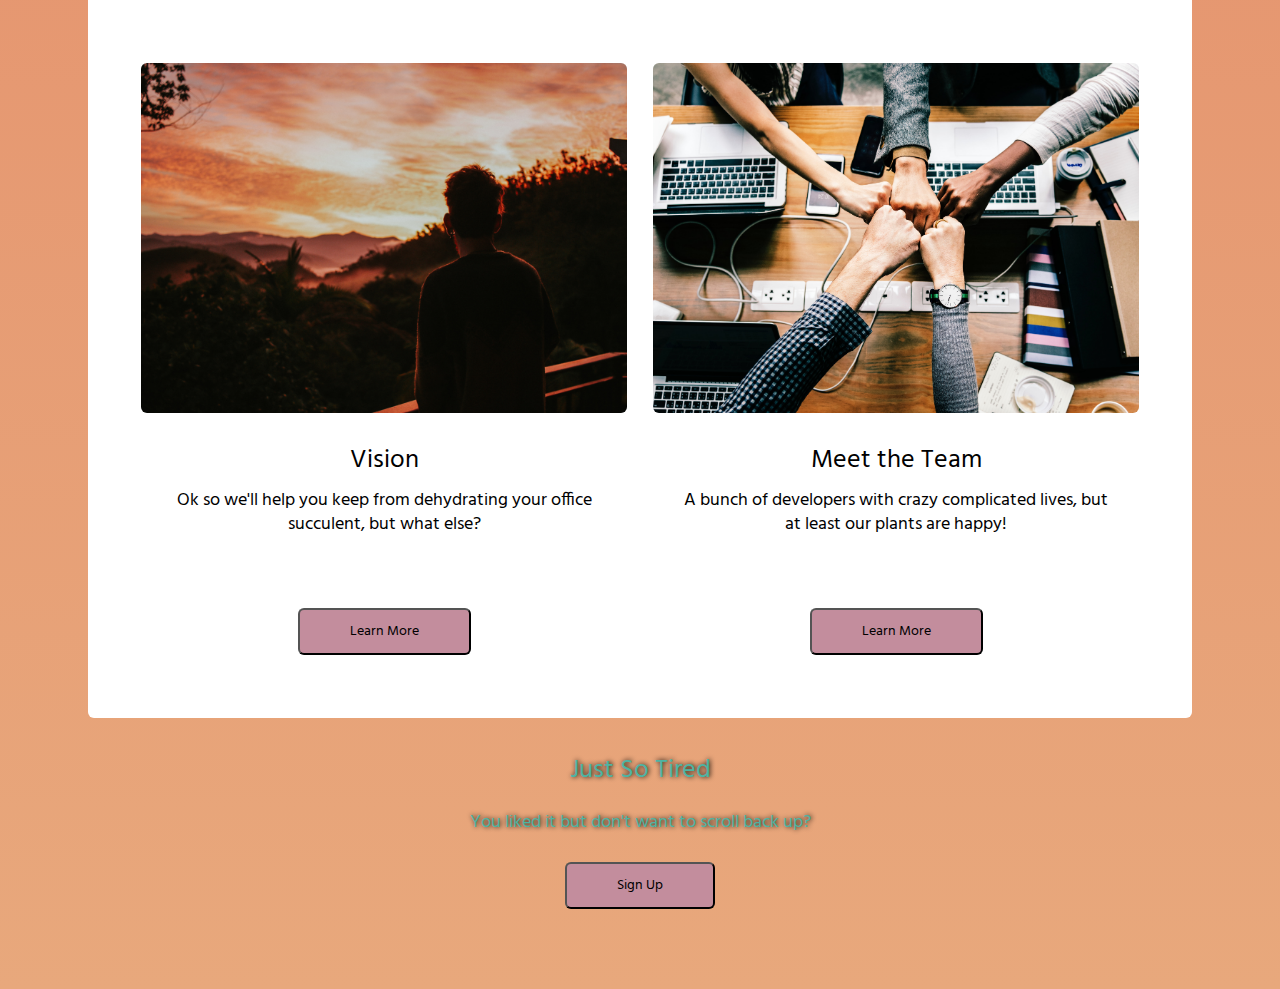
==== commit fcf1a9cc: "Merge pull request #3 from water-my-plants-build-week/roselandroche" ====
--- a/index.html
+++ b/index.html
@@ -22,8 +22,8 @@
             <h1 class="animated slideInDown">Water My Plants</h1>
             <h4>Breaking News! Millennials are killing their plant friends! Maybe let's change that huh?</h4>
             <div class="top-btn">    
-                <button>Sign Up</button>
-                <button>Log In</button>
+                <button onclick="window.location.href = 'https://watermyplants.netlify.com/login'">Sign Up</button>
+                <button onclick="window.location.href = 'https://watermyplants.netlify.com/sign-up'">Log In</button>
             </div>
             
         </section>
@@ -84,7 +84,7 @@
             <footer>
                 <h3>Just So Tired</h3>
                 <p>You liked it but don't want to scroll back up?</p>
-                <button href="#">Sign Up</button>
+                <button onclick="window.location.href = 'https://watermyplants.netlify.com/sign-up'">Sign Up</button>
             </footer>
         </section>
     <script src="js/index.js" type="text/javascript"></script>
--- a/css/index.css
+++ b/css/index.css
@@ -217,7 +217,7 @@
   font-size: 5.4rem;
   margin-top: 150px;
   color: #85CDCA;
-  text-shadow: #4EB4A3 1px 0 10px;
+  text-shadow: black 1px 0 10px;
   text-align: center;
 }
 .container header .heading h4 {
@@ -226,6 +226,7 @@
   color: #85CDCA;
   text-align: center;
   line-height: 2.4rem;
+  text-shadow: black 1px 0 5px;
 }
 @media (max-width: 500px) {
   .container header .heading h4 {
@@ -325,8 +326,13 @@
   display: flex;
   flex-flow: column wrap;
   height: 580px;
-  margin: 40px auto 0 auto;
   align-items: center;
+  margin-top: 50px;
+}
+@media (max-width: 800px) {
+  .container main .features {
+    width: 800px;
+  }
 }
 @media (max-width: 500px) {
   .container main .features {
@@ -334,6 +340,7 @@
     height: auto;
     align-items: center;
     justify-content: center;
+    width: 100%;
   }
 }
 .container main .features .f1,
@@ -343,7 +350,18 @@
   width: 50%;
   height: 250px;
   text-align: center;
-  padding: 10px;
+}
+@media (max-width: 500px) {
+  .container main .features .f1,
+  .container main .features .f2,
+  .container main .features .f3,
+  .container main .features .f4 {
+    width: 90%;
+    height: auto;
+    margin: 10px;
+    padding-bottom: 40px;
+    border-bottom: 2px solid #85CDCA;
+  }
 }
 .container main .features .f1 h3,
 .container main .features .f2 h3,
@@ -381,6 +399,12 @@
 .container main .features .f2 {
   border-right: 2px solid #85CDCA;
 }
+@media (max-width: 500px) {
+  .container main .features .f1,
+  .container main .features .f2 {
+    border-right: none;
+  }
+}
 .container main .features .f1,
 .container main .features .f3 {
   border-bottom: 2px solid #85CDCA;
@@ -479,13 +503,13 @@
   margin-top: 40px;
   margin-bottom: 30px;
   color: #4EB4A3;
-  text-shadow: #85CDCA 1px 0 10px;
+  text-shadow: black 1px 0 5px;
 }
 .container .bottom-block footer p {
   font-size: 1.8rem;
   margin-bottom: 20px;
   color: #4EB4A3;
-  text-shadow: #85CDCA 1px 0 10px;
+  text-shadow: black 1px 0 5px;
 }
 .container .bottom-block footer button {
   padding: 10px 50px;
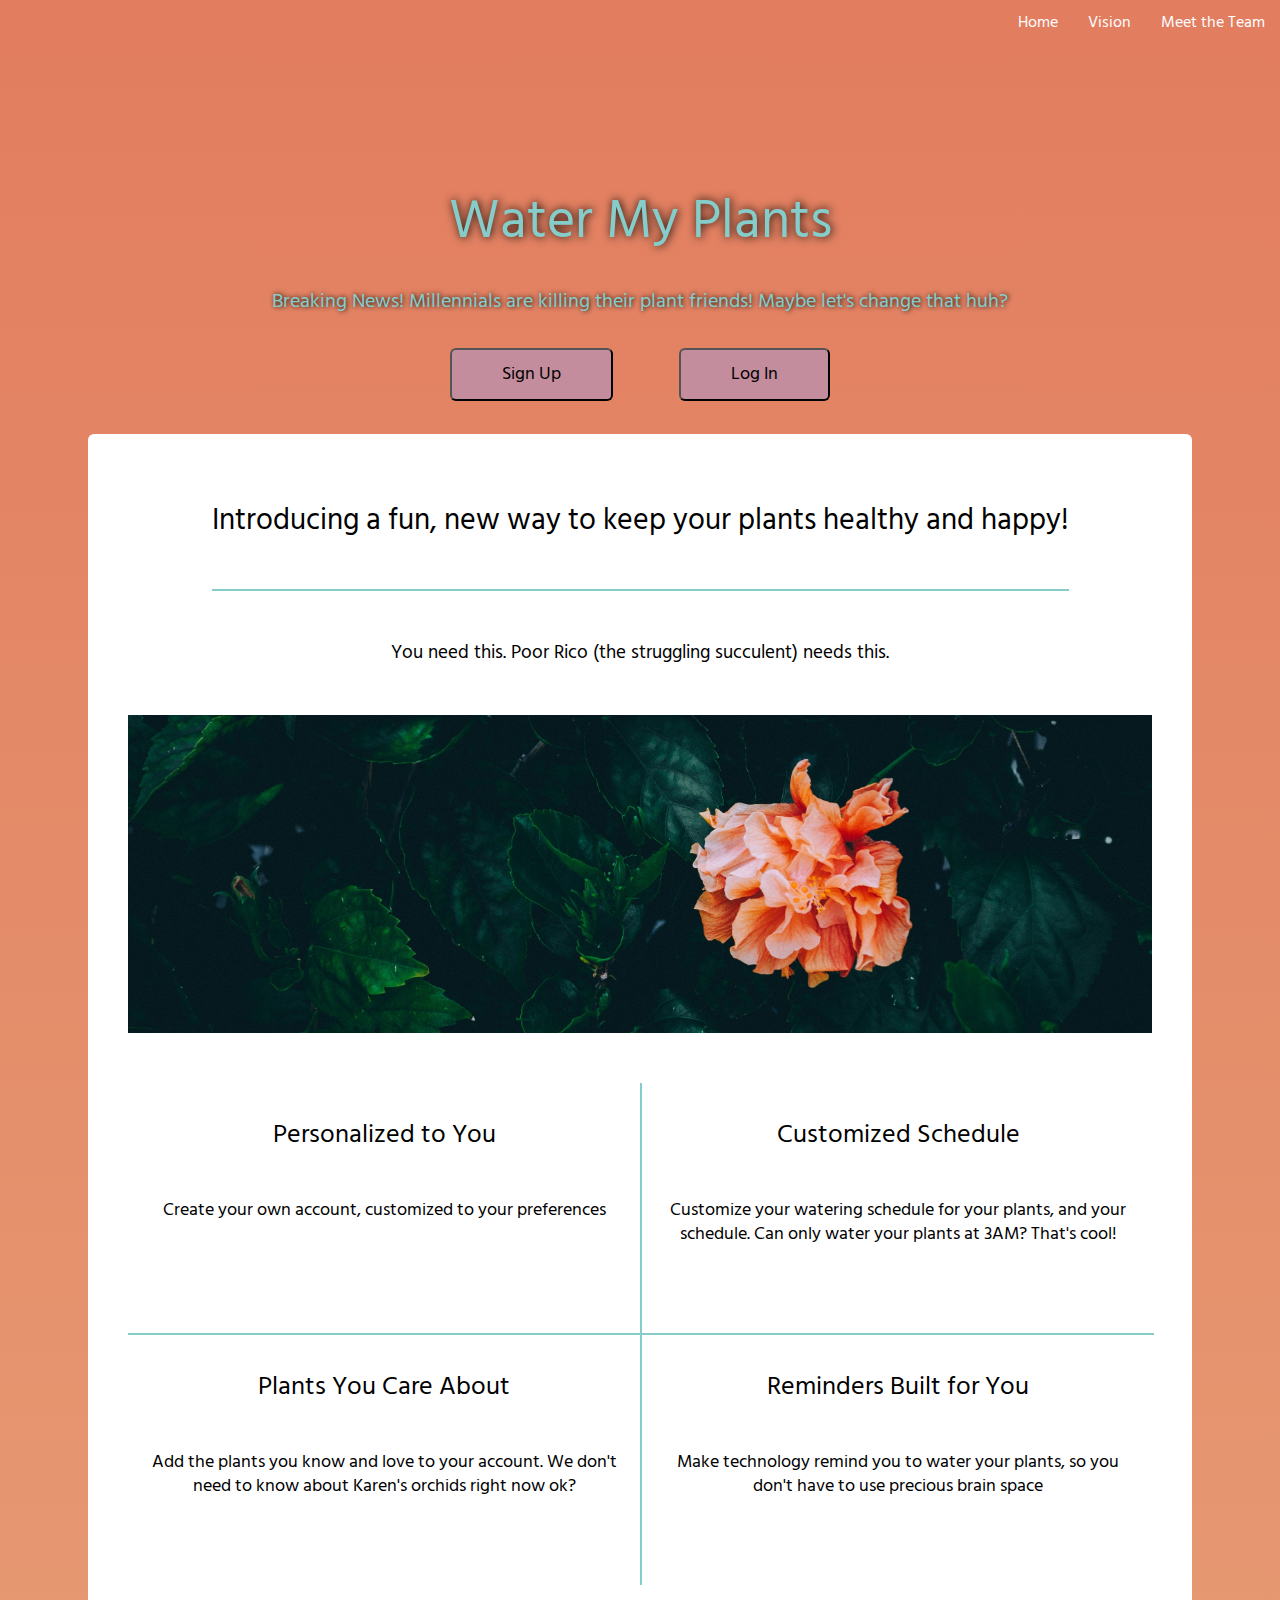
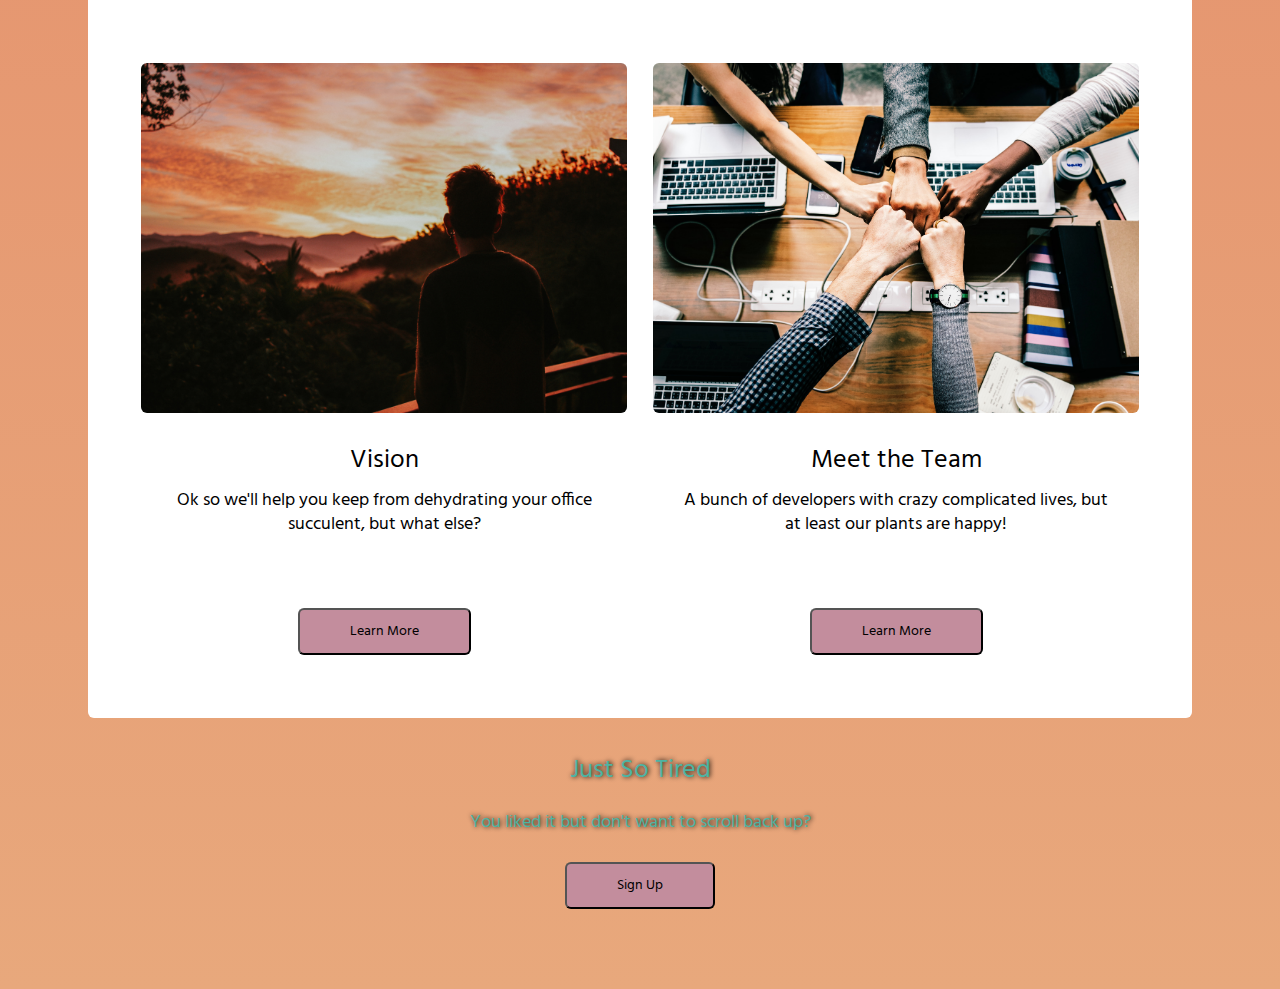
==== commit 0f137a7b: "Merge pull request #7 from roselandroche/edits-mar-27-2021" ====
--- a/index.html
+++ b/index.html
@@ -16,10 +16,10 @@
         <nav>
             <a href="index.html">Home</a>
             <a href="#">Vision</a>
-            <a href="about.html">Meet the Team</a>
+            <a href="#">Meet the Team</a>
         </nav>
         <section class="heading">
-            <h1 class="animated slideInDown">Water My Plants</h1>
+            <h1 class="">Water My Plants</h1>
             <h4>Breaking News! Millennials are killing their plant friends! Maybe let's change that huh?</h4>
             <div class="top-btn">    
                 <button onclick="window.location.href = 'https://watermyplants.netlify.com/login'">Sign Up</button>
@@ -39,20 +39,20 @@
 
             <section class="features">
                 <div class="f1">
-                    <h3>Now it's Personal!</h3>
-                    <p>Create your own account, customized to your preferences!</p>
+                    <h3>Personalized to You</h3>
+                    <p>Create your own account, customized to your preferences</p>
                 </div>
                 <div class="f2">
-                    <h3>It's All About You!</h3>
+                    <h3>Plants You Care About</h3>
                     <p>Add the plants you know and love to your account. We don't need to know about Karen's orchids right now ok?</p>
                 </div>
                 <div class="f3">
-                    <h3>I'll Water Them When I Want To!</h3>
+                    <h3>Customized Schedule</h3>
                     <p>Customize your watering schedule for your plants, and your schedule. Can only water your plants at 3AM? That's cool!</p>
                 </div>
                 <div class="f4">
-                    <h3>Oh Fudge, When Did I Water You?</h3>
-                    <p>Make technology remind you to water your plants, so you don't have to use precious brain space!</p>
+                    <h3>Reminders Built for You</h3>
+                    <p>Make technology remind you to water your plants, so you don't have to use precious brain space</p>
                 </div>
             </section>
 
@@ -64,7 +64,7 @@
                         <p>Ok so we'll help you keep from dehydrating your office succulent, but what else?</p>
                     </div>
                     <div class="btn-wrapper">
-                        <button>Learn More</button>
+                        <button onclick="window.location.href = '#'">Learn More</button>
                     </div>
                 </div>
                 <div class="info-box">
--- a/css/index.css
+++ b/css/index.css
@@ -1,8 +1,3 @@
-@keyframes grow {
-  50% {
-    font-size: 1.9rem;
-  }
-}
 /* http://meyerweb.com/eric/tools/css/reset/ 
    v2.0 | 20110126
    License: none (public domain)
@@ -204,6 +199,237 @@
     background-color: white;
   }
 }
+.footer {
+  display: flex;
+  flex-direction: column;
+  margin: 1rem 0rem 1rem 0rem;
+  width: 100%;
+  height: 35vh;
+  background-image: linear-gradient(176deg, white 25%, #7ec3b0 calc(25% + 2px));
+  text-align: center;
+  font-size: 3rem;
+}
+@media (max-width: 500px) {
+  .footer {
+    font-size: 2.25rem;
+    height: 100vh;
+  }
+}
+.footer footer {
+  display: flex;
+  align-items: flex-end;
+  width: 98%;
+  margin: 0rem 1% 0rem 1%;
+  height: 90%;
+  color: white;
+}
+@media (max-width: 500px) {
+  .footer footer {
+    flex-direction: column;
+    align-items: center;
+    justify-content: flex-end;
+  }
+}
+.footer footer .logo-footer {
+  display: flex;
+  flex-direction: column;
+  flex: 1;
+  justify-content: center;
+  align-items: center;
+  border-left: 1px solid white;
+  border-bottom: 1px solid white;
+  padding: 0.75rem 1.5rem 0.75rem 1.5rem;
+}
+@media (max-width: 500px) {
+  .footer footer .logo-footer {
+    flex: none;
+    height: 20%;
+    border-left: none;
+  }
+}
+.footer footer .logo-footer h2 {
+  border-bottom: 0.05rem solid #E8A87C;
+  margin: 0rem 0rem 1rem 0rem;
+  color: #E8A87C;
+  text-shadow: 2px 1px #205951;
+}
+.footer footer .logo-footer p {
+  text-decoration: none;
+  color: white;
+  transition: background 0.2s ease-in;
+}
+.footer footer .logo-footer p:last-child {
+  margin: 0rem 0rem 1rem 0rem;
+}
+.footer footer .logo-footer p:hover {
+  background-color: #71bca4;
+  color: #0b1713;
+  -moz-box-shadow: 3px 3px 0px #387662;
+  -webkit-box-shadow: 3px 3px 0px #387662;
+  box-shadow: 3px 3px 0px #387662;
+}
+.footer footer .middle-footer {
+  display: flex;
+  flex: 3;
+  line-height: 1.25;
+}
+@media (max-width: 500px) {
+  .footer footer .middle-footer {
+    flex: none;
+    height: 30%;
+    width: 90%;
+  }
+}
+.footer footer .middle-footer .left-middle-footer {
+  display: flex;
+  flex: 1;
+  justify-content: center;
+  align-items: flex-end;
+  flex-direction: column;
+  border-top: 1px solid white;
+  border-left: 1px solid white;
+  padding: 0.75rem 1.5rem 0.75rem 1.5rem;
+}
+@media (max-width: 500px) {
+  .footer footer .middle-footer .left-middle-footer {
+    border: none;
+    border-bottom: 1px solid white;
+  }
+}
+.footer footer .middle-footer .left-middle-footer h4 {
+  border-bottom: 0.05rem solid white;
+  color: #E8A87C;
+  text-shadow: 2px 1px #205951;
+}
+.footer footer .middle-footer .left-middle-footer a {
+  text-decoration: none;
+  color: white;
+  transition: background 0.2s ease-in;
+}
+.footer footer .middle-footer .left-middle-footer a:hover {
+  background-color: #71bca4;
+  color: #0b1713;
+  -moz-box-shadow: 3px 3px 0px #387662;
+  -webkit-box-shadow: 3px 3px 0px #387662;
+  box-shadow: 3px 3px 0px #387662;
+}
+.footer footer .middle-footer .middle-middle-footer {
+  display: flex;
+  flex: 1;
+  justify-content: center;
+  align-items: center;
+  flex-direction: column;
+  padding: 0.75rem 1.5rem 0.75rem 1.5rem;
+  border-left: 1px solid white;
+  border-right: 1px solid white;
+  border-bottom: 1px solid white;
+}
+@media (max-width: 500px) {
+  .footer footer .middle-footer .middle-middle-footer {
+    border-bottom: none;
+    border-top: 1px solid white;
+  }
+}
+.footer footer .middle-footer .middle-middle-footer h4 {
+  border-bottom: 0.05rem solid white;
+  color: #E8A87C;
+  text-shadow: 2px 1px #205951;
+}
+.footer footer .middle-footer .middle-middle-footer a {
+  text-decoration: none;
+  color: white;
+  transition: background 0.2s ease-in;
+}
+.footer footer .middle-footer .middle-middle-footer a:hover {
+  background-color: #71bca4;
+  color: #0b1713;
+  -moz-box-shadow: 3px 3px 0px #387662;
+  -webkit-box-shadow: 3px 3px 0px #387662;
+  box-shadow: 3px 3px 0px #387662;
+}
+.footer footer .middle-footer .right-middle-footer {
+  display: flex;
+  flex: 1;
+  justify-content: center;
+  align-items: flex-start;
+  flex-direction: column;
+  padding: 0.75rem 1.5rem 0.75rem 1.5rem;
+  border-top: 1px solid white;
+  border-right: 1px solid white;
+}
+@media (max-width: 500px) {
+  .footer footer .middle-footer .right-middle-footer {
+    border: none;
+    border-bottom: 1px solid white;
+  }
+}
+.footer footer .middle-footer .right-middle-footer h4 {
+  border-bottom: 0.05rem solid white;
+  color: #E8A87C;
+  text-shadow: 2px 1px #205951;
+}
+.footer footer .middle-footer .right-middle-footer a {
+  text-decoration: none;
+  color: white;
+  transition: background 0.2s ease-in;
+}
+.footer footer .middle-footer .right-middle-footer a:hover {
+  background-color: #71bca4;
+  color: #0b1713;
+  -moz-box-shadow: 3px 3px 0px #387662;
+  -webkit-box-shadow: 3px 3px 0px #387662;
+  box-shadow: 3px 3px 0px #387662;
+}
+.footer footer .update-footer {
+  display: flex;
+  flex: 1;
+  justify-content: center;
+  align-items: center;
+  flex-direction: column;
+  padding: 0.75rem 1.5rem 0.75rem 1.5rem;
+  border-bottom: 1px solid white;
+  border-right: 1px solid white;
+}
+@media (max-width: 500px) {
+  .footer footer .update-footer {
+    flex: none;
+    height: 20%;
+    border: none;
+    border-top: 1px solid white;
+  }
+}
+.footer footer .update-footer h4 {
+  border-bottom: 0.05rem solid white;
+  margin: 0rem 0rem 0.5rem 0rem;
+  color: #E8A87C;
+  text-shadow: 2px 1px #205951;
+}
+.footer footer .update-footer button {
+  margin: 1rem 0rem 1rem 0rem;
+  width: 65%;
+  height: 3vh;
+  border-radius: 1rem;
+  background: white;
+  color: #2c5e4e;
+  transition: background 0.2s ease-in;
+}
+@media (max-width: 500px) {
+  .footer footer .update-footer button {
+    width: 80%;
+  }
+}
+.footer footer .update-footer button:hover {
+  background-color: #2c5e4e;
+  color: white;
+  text-shadow: 1px 1px 2px #000000;
+}
+.footer p {
+  display: flex;
+  justify-content: center;
+  align-items: flex-end;
+  height: 10%;
+  margin: 1rem 0rem 1rem 0rem;
+}
 .container {
   font-family: 'Hind', sans-serif;
 }
@@ -252,33 +478,28 @@
   margin: 10px 10px 80px 10px;
   border-radius: 6px;
   background-color: #C38D9D;
-  font-size: 1.4rem;
+  font-size: 1.8rem;
   text-align: center;
   font-family: 'Hind', sans-serif;
   margin: 0;
 }
 @media (max-width: 800px) {
   .container header .heading .top-btn button {
-    font-size: 1.6rem;
+    font-size: 2rem;
     padding: 15px 55px;
     border-radius: 8px;
   }
 }
 @media (max-width: 500px) {
   .container header .heading .top-btn button {
-    font-size: 1.8rem;
+    font-size: 2.2rem;
     padding: 20px 60px;
     border-radius: 10px;
     width: 100%;
   }
 }
-.container header .heading .top-btn button:hover {
-  animation-name: grow;
-  animation-duration: 3s;
-}
 @media (max-width: 500px) {
   .container header .heading .top-btn button:hover {
-    animation-name: none;
     color: #C38D9D;
     background-color: white;
     border: 2px solid #C38D9D;
@@ -552,3 +773,329 @@
     width: 80%;
   }
 }
+.companybody {
+  width: 100%;
+  height: 125vh;
+  margin: 1rem 0rem 0rem 0rem;
+  background: #7ec3b0;
+  background-image: linear-gradient(135deg, white 0%, white 50%, rgba(255, 255, 255, 0) 50%, rgba(255, 255, 255, 0) 100%), linear-gradient(-135deg, white 0%, white 50%, rgba(255, 255, 255, 0) 50%, rgba(255, 255, 255, 0) 100%), /* Bottom jagged */ linear-gradient(45deg, #E8A87C 0%, #E8A87C 50%, rgba(255, 255, 255, 0) 50%, rgba(255, 255, 255, 0) 100%), linear-gradient(-45deg, #E8A87C 0%, #E8A87C 50%, rgba(255, 255, 255, 0) 50%, rgba(255, 255, 255, 0) 100%), /* Top and bottom fade  */ linear-gradient(to bottom, rgba(0, 0, 0, 0.5) 0%, rgba(0, 0, 0, 0) 100%), linear-gradient(to top, rgba(0, 0, 0, 0.5) 0%, rgba(0, 0, 0, 0) 100%);
+  background-position: top center, top center, /* Bottom jagged */ bottom center, bottom center, /* Top fade */ top center, /* Bottom fade */ bottom center;
+  background-size: 2.5rem 2.5rem, 2.5rem 2.5rem, 2.5rem 2.5rem, 2.5rem 2.5rem, /* Top + bottom fade */ 100% 1rem, 100% 1rem;
+  background-repeat: repeat-x;
+  display: flex;
+  flex-direction: column;
+}
+@media (max-width: 1000px) {
+  .companybody {
+    height: 135vh;
+  }
+}
+@media (max-width: 500px) {
+  .companybody {
+    height: 125vh;
+  }
+}
+.companybody .ourstory {
+  display: flex;
+  flex-direction: column;
+  flex: 3;
+  justify-content: center;
+  align-items: center;
+  font-size: 3.5rem;
+  color: white;
+  width: 75%;
+  margin: 4rem 12.5% 0rem 12.5%;
+  text-align: center;
+}
+@media (max-width: 500px) {
+  .companybody .ourstory {
+    font-size: 2.5rem;
+    text-align: left;
+    width: 85%;
+    margin: 4rem 7.5% 0rem 7.5%;
+  }
+}
+@media (max-width: 800px) {
+  .companybody .ourstory {
+    font-size: 2.5rem;
+  }
+}
+.companybody .ourstory h1 {
+  margin: 0rem 0rem 1rem 0rem;
+}
+.companybody .ourstory h3 {
+  margin: 0rem 0rem 1rem 0rem;
+}
+.companybody .ourstory p {
+  line-height: 1.1;
+  margin: 0rem 0rem 0.5rem 0rem;
+}
+.companybody .community {
+  display: flex;
+  flex-direction: column;
+  flex: 7;
+  justify-content: center;
+  align-items: center;
+  font-size: 4rem;
+  color: white;
+  width: 75%;
+  margin: 0rem 12.5% 0rem 12.5%;
+}
+@media (max-width: 1000px) {
+  .companybody .community {
+    width: 85%;
+    text-align: center;
+    margin: 0rem 7.5% 0rem 7.5%;
+  }
+}
+@media (max-width: 500px) {
+  .companybody .community {
+    font-size: 2.75rem;
+    width: 95%;
+    text-align: center;
+    margin: 0rem 2.5% 0rem 2.5%;
+  }
+}
+.companybody .community h1 {
+  margin: 0rem 0rem 1rem 0rem;
+}
+.companybody .community .upper-community-numbers {
+  display: flex;
+  margin: 2rem 0rem 0rem 0rem;
+  align-items: center;
+}
+.companybody .community .upper-community-numbers .upper-left-community {
+  display: flex;
+  flex-direction: column;
+  flex: 1;
+  text-align: center;
+  padding-bottom: 1rem;
+  border-bottom: 1px solid white;
+}
+.companybody .community .upper-community-numbers .upper-middle-community {
+  display: flex;
+  flex-direction: column;
+  flex: 1;
+  text-align: center;
+  padding-bottom: 1rem;
+  border-left: 1px solid white;
+  border-right: 1px solid white;
+  border-bottom: 1px solid white;
+}
+.companybody .community .upper-community-numbers .upper-right-community {
+  display: flex;
+  flex-direction: column;
+  flex: 1;
+  text-align: center;
+  padding-bottom: 1rem;
+  border-bottom: 1px solid white;
+}
+@media (max-width: 1000px) {
+  .companybody .community .upper-community-numbers .upper-right-community {
+    padding-bottom: 5rem;
+  }
+}
+@media (max-width: 500px) {
+  .companybody .community .upper-community-numbers .upper-right-community {
+    padding-bottom: 6.3rem;
+  }
+}
+.companybody .community .lower-community-numbers {
+  display: flex;
+}
+.companybody .community .lower-community-numbers .lower-left-community {
+  display: flex;
+  flex-direction: column;
+  flex: 1;
+  text-align: center;
+  padding-top: 1rem;
+}
+.companybody .community .lower-community-numbers .lower-middle-community {
+  display: flex;
+  flex-direction: column;
+  flex: 1;
+  text-align: center;
+  padding-top: 1rem;
+  border-left: 1px solid white;
+  border-right: 1px solid white;
+}
+.companybody .community .lower-community-numbers .lower-right-community {
+  display: flex;
+  flex-direction: column;
+  flex: 1;
+  text-align: center;
+  padding-top: 1rem;
+}
+.hiringbody {
+  width: 100%;
+  height: 15vh;
+  background-image: linear-gradient(-176deg, #E8A87C 55%, white calc(55% + 2px));
+  display: flex;
+  flex-direction: column;
+  justify-content: center;
+  align-items: flex-end;
+  font-size: 3rem;
+  color: white;
+}
+.hiringbody h1 {
+  margin: 0rem 1rem 0rem 0rem;
+}
+.hiringbody a {
+  text-decoration: underline;
+  color: #387662;
+  margin: 1rem 1rem 0rem 0rem;
+}
+@media (max-width: 1000px) {
+  .hiringbody a {
+    margin-bottom: 4rem;
+  }
+}
+@media (max-width: 800px) {
+  .hiringbody a {
+    margin-bottom: 6rem;
+  }
+}
+.contentbody {
+  margin: 0rem 0rem 0rem 0rem;
+  width: 100%;
+  display: flex;
+  border-radius: 1rem;
+}
+.contentbody .contentbody_container {
+  display: flex;
+  flex-flow: row wrap;
+  justify-content: center;
+  flex: 7;
+  border-radius: 1rem;
+  background-color: white;
+}
+@media (max-width: 500px) {
+  .contentbody .contentbody_container {
+    flex-flow: column;
+  }
+}
+.contentbody .contentbody_container .contentbody_child1,
+.contentbody .contentbody_container .contentbody_child2,
+.contentbody .contentbody_container .contentbody_child3,
+.contentbody .contentbody_container .contentbody_child4 {
+  width: 100%;
+  height: 10vh;
+  margin: 1rem 0.5rem 1rem 0.5rem;
+  -moz-box-shadow: 3px 3px 0px #387662;
+  -webkit-box-shadow: 3px 3px 0px #387662;
+  box-shadow: 3px 3px 0px #387662;
+}
+@media (max-width: 500px) {
+  .contentbody .contentbody_container .contentbody_child1,
+  .contentbody .contentbody_container .contentbody_child2,
+  .contentbody .contentbody_container .contentbody_child3,
+  .contentbody .contentbody_container .contentbody_child4 {
+    width: 90%;
+    align-self: center;
+  }
+}
+.contentbody .contentbody_container .contentbody_child1 {
+  background: repeating-linear-gradient(45deg, #E27D60, #E27D60 10px, #E8A87C 10px, #E8A87C 20px);
+}
+.contentbody .contentbody_container .contentbody_child2 {
+  background: repeating-linear-gradient(90deg, #E27D60, #E27D60 10px, #E8A87C 10px, #E8A87C 20px);
+}
+.contentbody .contentbody_container .contentbody_child3 {
+  background: repeating-linear-gradient(-45deg, #E27D60, #E27D60 10px, #E8A87C 10px, #E8A87C 20px);
+}
+.contentbody .contentbody_container .contentbody_child4 {
+  background: repeating-linear-gradient(0deg, #E27D60, #E27D60 10px, #E8A87C 10px, #E8A87C 20px);
+}
+.contentbody .contentbody_container .about_profile_1,
+.contentbody .contentbody_container .about_profile_2,
+.contentbody .contentbody_container .about_profile_3,
+.contentbody .contentbody_container .about_profile_4,
+.contentbody .contentbody_container .about_profile_5 {
+  display: flex;
+  flex-direction: column;
+  justify-content: flex-start;
+  align-items: center;
+  width: 35%;
+  border: 1px solid #387662;
+  margin: 1rem 1% 0rem 1%;
+  height: 50vh;
+  background: white;
+  border-radius: 1rem;
+  background: #71bca4;
+  -moz-box-shadow: 3px 3px 0px #387662;
+  -webkit-box-shadow: 3px 3px 0px #387662;
+  box-shadow: 3px 3px 0px #387662;
+  text-align: center;
+}
+@media (max-width: 1000px) {
+  .contentbody .contentbody_container .about_profile_1,
+  .contentbody .contentbody_container .about_profile_2,
+  .contentbody .contentbody_container .about_profile_3,
+  .contentbody .contentbody_container .about_profile_4,
+  .contentbody .contentbody_container .about_profile_5 {
+    width: 45%;
+  }
+}
+@media (max-width: 500px) {
+  .contentbody .contentbody_container .about_profile_1,
+  .contentbody .contentbody_container .about_profile_2,
+  .contentbody .contentbody_container .about_profile_3,
+  .contentbody .contentbody_container .about_profile_4,
+  .contentbody .contentbody_container .about_profile_5 {
+    width: 90%;
+    margin: 1rem 5% 0rem 5%;
+    height: 25vh;
+    flex-direction: row;
+  }
+}
+.contentbody .contentbody_container .about_profile_1 img,
+.contentbody .contentbody_container .about_profile_2 img,
+.contentbody .contentbody_container .about_profile_3 img,
+.contentbody .contentbody_container .about_profile_4 img,
+.contentbody .contentbody_container .about_profile_5 img {
+  width: 65%;
+  border-radius: 50%;
+  -moz-box-shadow: 3px -3px 0px #387662;
+  -webkit-box-shadow: 3px -3px 0px #387662;
+  box-shadow: 3px -3px 0px #387662;
+  margin: 1rem 0rem 0rem 0rem;
+  height: 75%;
+}
+@media (max-width: 500px) {
+  .contentbody .contentbody_container .about_profile_1 img,
+  .contentbody .contentbody_container .about_profile_2 img,
+  .contentbody .contentbody_container .about_profile_3 img,
+  .contentbody .contentbody_container .about_profile_4 img,
+  .contentbody .contentbody_container .about_profile_5 img {
+    width: 50%;
+    height: 85%;
+    margin: 0.5rem 0rem 0.5rem 0.5rem;
+  }
+}
+.contentbody .contentbody_container .about_profile_1 h1,
+.contentbody .contentbody_container .about_profile_2 h1,
+.contentbody .contentbody_container .about_profile_3 h1,
+.contentbody .contentbody_container .about_profile_4 h1,
+.contentbody .contentbody_container .about_profile_5 h1 {
+  margin: 1rem 0rem 1rem 0rem;
+  font-size: 3rem;
+  color: white;
+  text-shadow: 2px 2px 4px #000000;
+}
+.contentbody .contentbody_container .about_profile_1 h1 span,
+.contentbody .contentbody_container .about_profile_2 h1 span,
+.contentbody .contentbody_container .about_profile_3 h1 span,
+.contentbody .contentbody_container .about_profile_4 h1 span,
+.contentbody .contentbody_container .about_profile_5 h1 span {
+  color: #e27d60;
+}
+.contentbody .contentbody_container .about_profile_1 .flex,
+.contentbody .contentbody_container .about_profile_2 .flex,
+.contentbody .contentbody_container .about_profile_3 .flex,
+.contentbody .contentbody_container .about_profile_4 .flex,
+.contentbody .contentbody_container .about_profile_5 .flex {
+  display: flex;
+  flex-flow: wrap;
+  justify-content: center;
+  align-items: center;
+}
